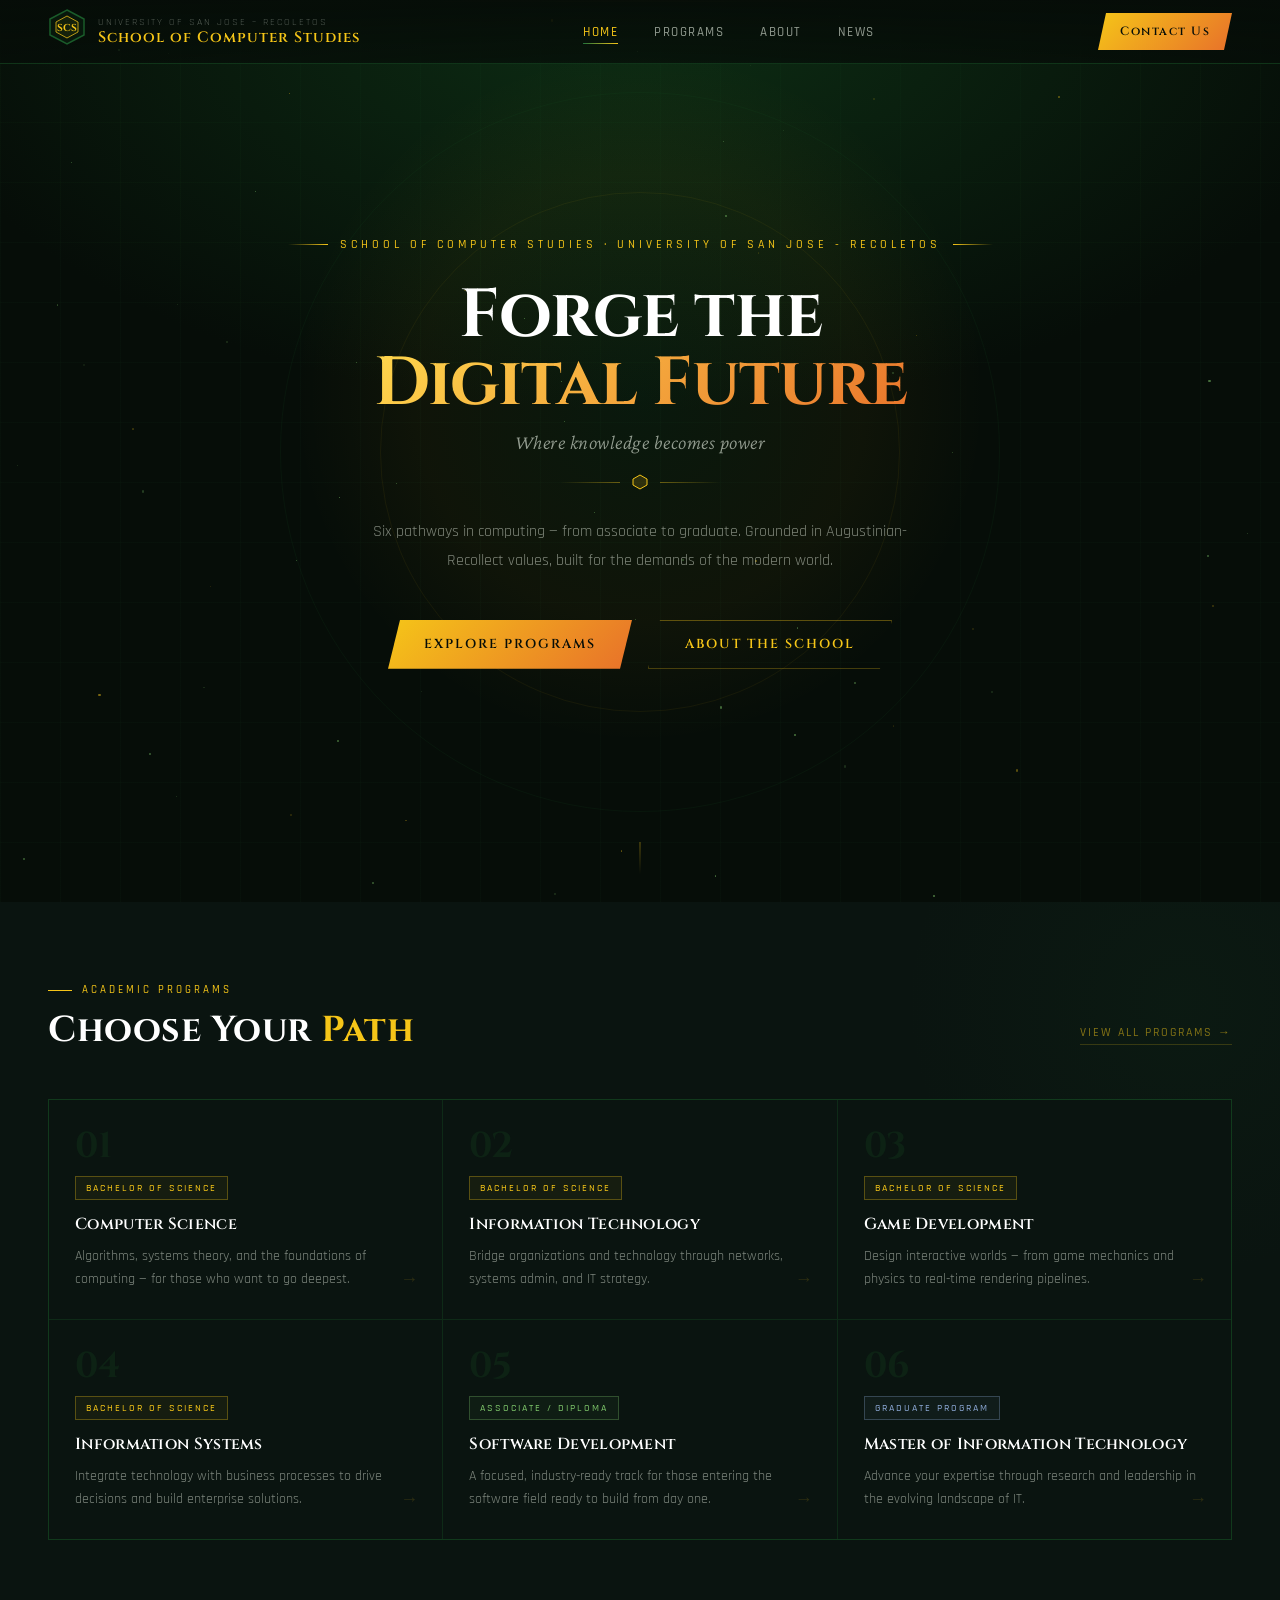
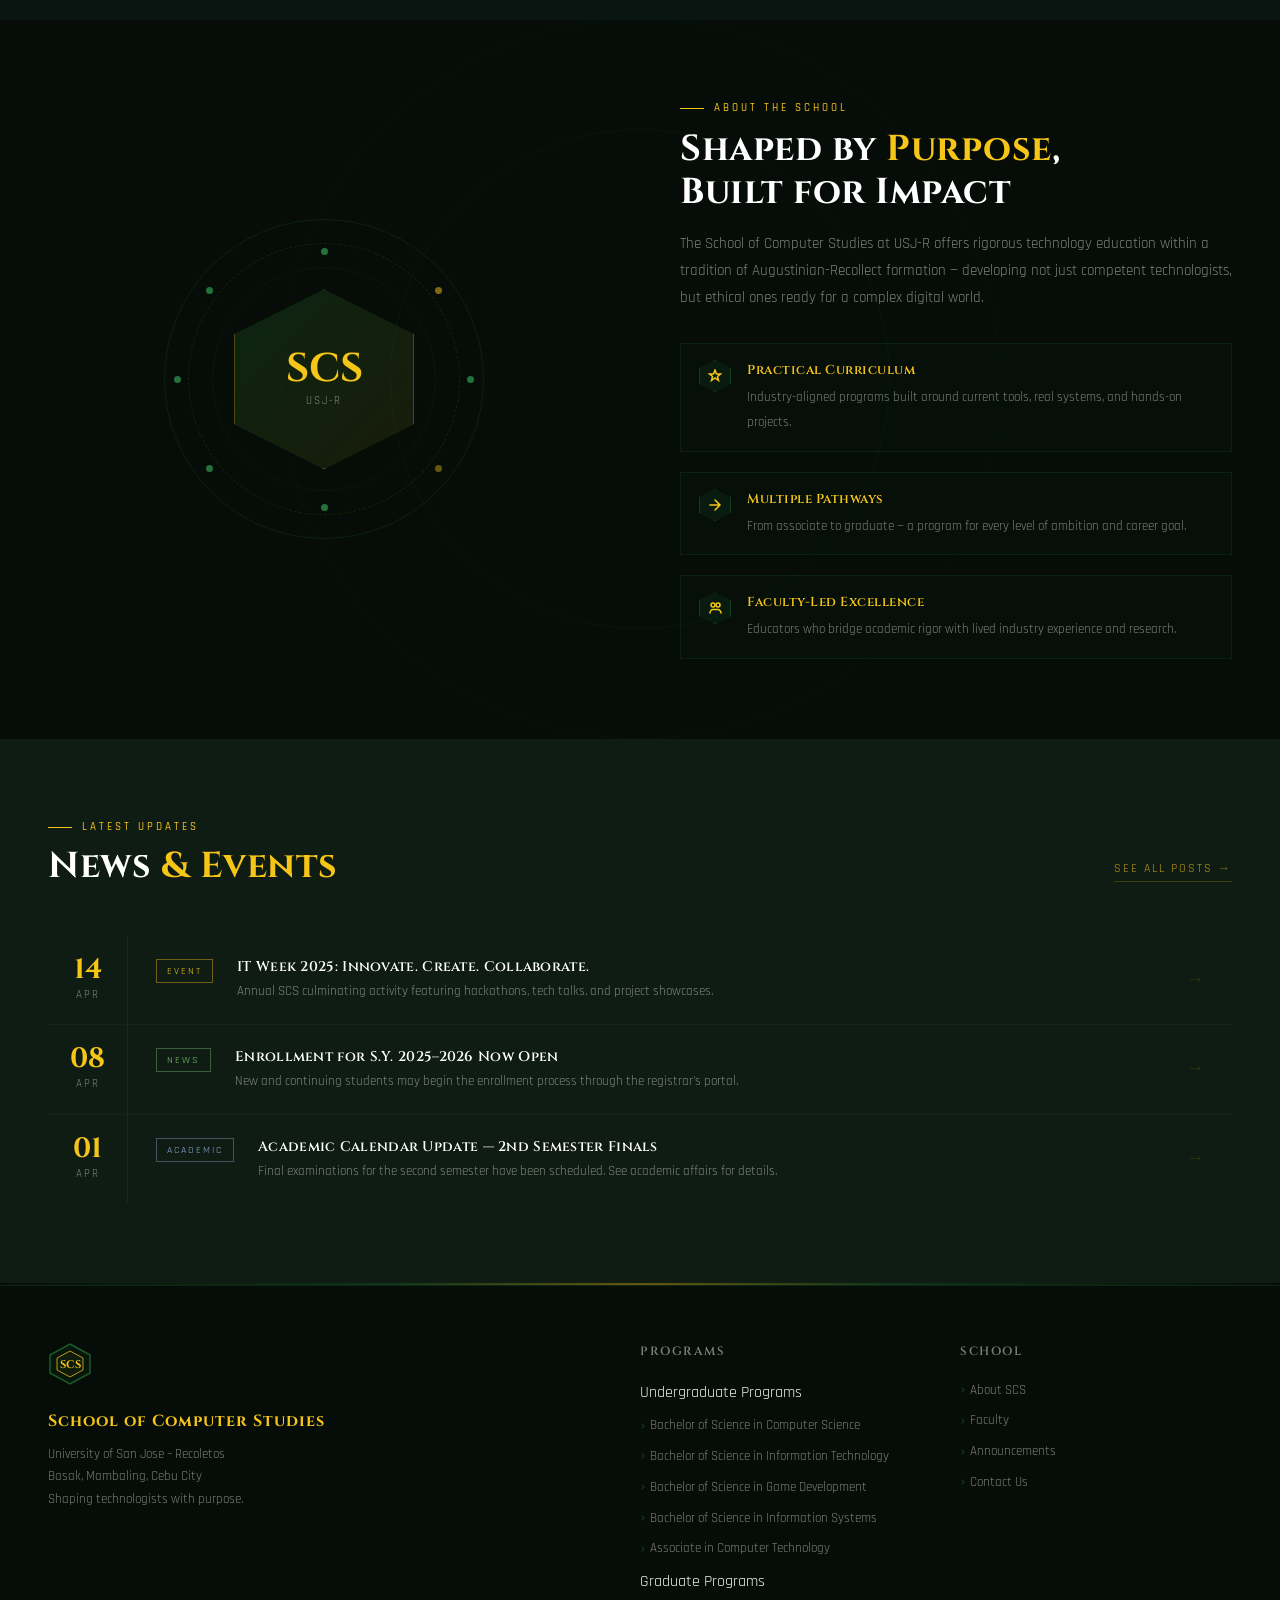
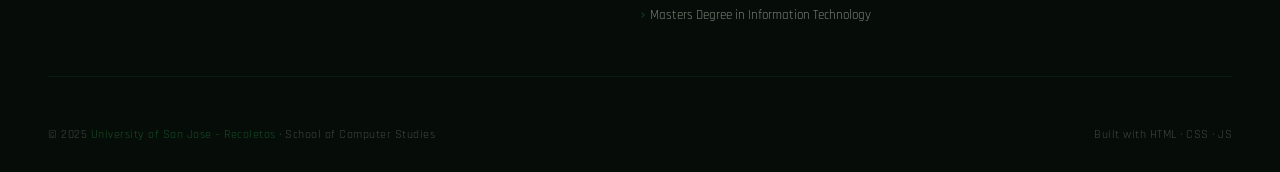
==== index.html @ 607acc51 "fixed scroll snap, still with bug" ====
<!DOCTYPE html>
<html lang="en">
<head>
  <meta charset="UTF-8">
  <meta name="viewport" content="width=device-width, initial-scale=1.0">
  <title>USJ-R - SCS</title>

  <!-- Design tokens first, then base, then page-specific -->
  <link rel="stylesheet" href="css/tokens.css">
  <link rel="stylesheet" href="css/base.css">
  <link rel="stylesheet" href="css/components.css">
  <link rel="stylesheet" href="css/home.css">
</head>

<!-- data-page tells nav.js which link to mark active -->
<body data-page="index">

  <!-- nav.js injects <nav> here automatically -->

  <!-- ===================== HERO ===================== -->
  <section class="hero">
    <div class="hero-grid"></div>
    <div class="hero-orb"></div>
    <div class="hero-ring"></div>
    <div class="hero-ring-2"></div>
    <div class="stars" id="stars"></div>

    <div class="hero-eyebrow">
      <span class="eyebrow-line"></span>
      School of Computer Studies · University of San Jose - Recoletos
      <span class="eyebrow-line r"></span>
    </div>

    <h1>Forge the<br><span class="accent">Digital Future</span></h1>
    <div class="hero-sub">Where knowledge becomes power</div>

    <div class="hero-divider">
      <span></span>
      <svg width="16" height="16" viewBox="0 0 16 16" fill="none">
        <polygon points="8,1 15,5 15,11 8,15 1,11 1,5" stroke="#F5C518" stroke-width="1" fill="rgba(245,197,24,0.15)"/>
      </svg>
      <span class="r"></span>
    </div>

    <p>Six pathways in computing — from associate to graduate. Grounded in Augustinian-Recollect values, built for the demands of the modern world.</p>

    <div class="hero-btns">
      <a href="pages/programs.html" class="btn-primary">Explore Programs</a>
      <a href="pages/about.html"    class="btn-ghost">About the School</a>
    </div>

    <div class="hero-scroll">
      <!-- <span>Scroll</span> -->
      <div class="scroll-line"></div>
    </div>
  </section>

  <!-- =================== PROGRAMS =================== -->
  <section class="programs">
    <div class="section-bg-orb"></div>
    <div class="section-hdr">
      <div>
        <div class="s-eyebrow">Academic Programs</div>
        <div class="s-h2">Choose Your <span>Path</span></div>
      </div>
      <a href="pages/programs.html" class="see-all">View All Programs →</a>
    </div>

    <div class="programs-grid">
      <div class="prog-card">
        <div class="prog-number">01</div>
        <span class="prog-badge badge-bs">Bachelor of Science</span>
        <h3>Computer Science</h3>
        <p>Algorithms, systems theory, and the foundations of computing — for those who want to go deepest.</p>
        <div class="prog-arrow">→</div>
      </div>
      <div class="prog-card">
        <div class="prog-number">02</div>
        <span class="prog-badge badge-bs">Bachelor of Science</span>
        <h3>Information Technology</h3>
        <p>Bridge organizations and technology through networks, systems admin, and IT strategy.</p>
        <div class="prog-arrow">→</div>
      </div>
      <div class="prog-card">
        <div class="prog-number">03</div>
        <span class="prog-badge badge-bs">Bachelor of Science</span>
        <h3>Game Development</h3>
        <p>Design interactive worlds — from game mechanics and physics to real-time rendering pipelines.</p>
        <div class="prog-arrow">→</div>
      </div>
      <div class="prog-card">
        <div class="prog-number">04</div>
        <span class="prog-badge badge-bs">Bachelor of Science</span>
        <h3>Information Systems</h3>
        <p>Integrate technology with business processes to drive decisions and build enterprise solutions.</p>
        <div class="prog-arrow">→</div>
      </div>
      <div class="prog-card">
        <div class="prog-number">05</div>
        <span class="prog-badge badge-dip">Associate / Diploma</span>
        <h3>Software Development</h3>
        <p>A focused, industry-ready track for those entering the software field ready to build from day one.</p>
        <div class="prog-arrow">→</div>
      </div>
      <div class="prog-card">
        <div class="prog-number">06</div>
        <span class="prog-badge badge-ms">Graduate Program</span>
        <h3>Master of Information Technology</h3>
        <p>Advance your expertise through research and leadership in the evolving landscape of IT.</p>
        <div class="prog-arrow">→</div>
      </div>
    </div>
  </section>

  <!-- ==================== ABOUT ==================== -->
  <section class="about">
    <div class="about-deco"></div>
    <div class="about-deco2"></div>

    <div class="about-visual">
      <div class="about-hex">
        <div class="hex-ring"></div>
        <div class="hex-ring-2"></div>
        <div class="hex-ring-3"></div>
        <div class="hex-dots">
          <div class="hex-dot" style="top:9%;left:50%;margin-left:-3.5px;animation-delay:0s"></div>
          <div class="hex-dot" style="top:50%;right:3%;margin-top:-3.5px;animation-delay:0.6s"></div>
          <div class="hex-dot" style="bottom:9%;left:50%;margin-left:-3.5px;animation-delay:1.2s"></div>
          <div class="hex-dot" style="top:50%;left:3%;margin-top:-3.5px;animation-delay:1.8s"></div>
          <div class="hex-dot" style="top:21%;right:13%;animation-delay:0.3s;background:#F5C518;opacity:0.5"></div>
          <div class="hex-dot" style="bottom:21%;right:13%;animation-delay:0.9s;background:#F5C518;opacity:0.4"></div>
          <div class="hex-dot" style="bottom:21%;left:13%;animation-delay:1.5s"></div>
          <div class="hex-dot" style="top:21%;left:13%;animation-delay:2.1s"></div>
        </div>
        <div class="about-center">
          <div class="big">SCS</div>
          <div class="small">USJ-R</div>
        </div>
      </div>
    </div>

    <div class="about-content">
      <div class="s-eyebrow">About the School</div>
      <h2>Shaped by <span>Purpose</span>,<br>Built for Impact</h2>
      <p>The School of Computer Studies at USJ-R offers rigorous technology education within a tradition of Augustinian-Recollect formation — developing not just competent technologists, but ethical ones ready for a complex digital world.</p>
      <div class="about-pillars">
        <div class="pillar">
          <div class="pillar-icon">
            <svg viewBox="0 0 14 14" fill="none" stroke="#F5C518" stroke-width="1.5" stroke-linecap="round">
              <path d="M7 1l1.5 4h4l-3 2.5 1 4L7 9l-3.5 2.5 1-4L1.5 5h4z"/>
            </svg>
          </div>
          <div class="pillar-text">
            <strong>Practical Curriculum</strong>
            <span>Industry-aligned programs built around current tools, real systems, and hands-on projects.</span>
          </div>
        </div>
        <div class="pillar">
          <div class="pillar-icon">
            <svg viewBox="0 0 14 14" fill="none" stroke="#F5C518" stroke-width="1.5" stroke-linecap="round">
              <path d="M2 7h10M7 2l5 5-5 5"/>
            </svg>
          </div>
          <div class="pillar-text">
            <strong>Multiple Pathways</strong>
            <span>From associate to graduate — a program for every level of ambition and career goal.</span>
          </div>
        </div>
        <div class="pillar">
          <div class="pillar-icon">
            <svg viewBox="0 0 14 14" fill="none" stroke="#F5C518" stroke-width="1.5" stroke-linecap="round">
              <circle cx="5" cy="4" r="2"/><circle cx="10" cy="4" r="2"/>
              <path d="M2 12c0-2 1.5-3.5 3-3.5s4 0 5 0 3 1.5 3 3.5"/>
            </svg>
          </div>
          <div class="pillar-text">
            <strong>Faculty-Led Excellence</strong>
            <span>Educators who bridge academic rigor with lived industry experience and research.</span>
          </div>
        </div>
      </div>
    </div>
  </section>

  <!-- ==================== NEWS ====================  -->
  <section class="news">
    <div class="section-hdr">
      <div>
        <div class="s-eyebrow">Latest Updates</div>
        <div class="s-h2">News <span>&amp; Events</span></div>
      </div>
      <a href="pages/news.html" class="see-all">See All Posts →</a>
    </div>

    <div class="news-list">
      <div class="news-item">
        <div class="news-date"><div class="news-day">14</div><div class="news-mon">Apr</div></div>
        <div class="news-body">
          <span class="news-tag tag-event">Event</span>
          <div class="news-text">
            <strong>IT Week 2025: Innovate. Create. Collaborate.</strong>
            <p>Annual SCS culminating activity featuring hackathons, tech talks, and project showcases.</p>
          </div>
          <div class="news-arrow">→</div>
        </div>
      </div>
      <div class="news-item">
        <div class="news-date"><div class="news-day">08</div><div class="news-mon">Apr</div></div>
        <div class="news-body">
          <span class="news-tag tag-news">News</span>
          <div class="news-text">
            <strong>Enrollment for S.Y. 2025–2026 Now Open</strong>
            <p>New and continuing students may begin the enrollment process through the registrar's portal.</p>
          </div>
          <div class="news-arrow">→</div>
        </div>
      </div>
      <div class="news-item">
        <div class="news-date"><div class="news-day">01</div><div class="news-mon">Apr</div></div>
        <div class="news-body">
          <span class="news-tag tag-acad">Academic</span>
          <div class="news-text">
            <strong>Academic Calendar Update — 2nd Semester Finals</strong>
            <p>Final examinations for the second semester have been scheduled. See academic affairs for details.</p>
          </div>
          <div class="news-arrow">→</div>
        </div>
      </div>
    </div>
  </section> 
 

  <!-- nav.js injects <footer> here automatically -->

  <script src="js/scrollSnap.js"></script>
  <script src="js/stars.js"></script>
  <script src="js/nav.js"></script>
  <script>
    document.addEventListener('DOMContentLoaded', () => initStars('stars'));
  </script>
</body>
</html>
---- css/tokens.css ----
/* ============================================================
   SCS USJ-R — Design Tokens
   All colors, fonts, spacing, and breakpoints live here.
   Edit this file to retheme the entire site.
   ============================================================ */

@import url('https://fonts.googleapis.com/css2?family=Cinzel:wght@400;600;700&family=Crimson+Pro:ital,wght@0,300;1,300&family=Rajdhani:wght@300;400;500;600&display=swap');

:root {
  /* --- Brand Colors --- */
  --gold:       #F5C518;
  --gold-light: #FFD84D;
  --amber:      #E8712A;
  --green:      #1A5C2A;
  --green-2:    #22723A;
  --green-3:    #0D3318;

  /* --- Background Layers --- */
  --bg-base:    #060D08;
  --bg-2:       #0A1410;
  --bg-3:       #0F1C14;

  /* --- Text --- */
  --text:       #EDF5E8;
  --muted:      rgba(237, 245, 232, 0.5);

  /* --- Borders --- */
  --border-g:   rgba(26, 92, 42, 0.4);
  --border-y:   rgba(245, 197, 24, 0.2);

  /* --- Glow / FX --- */
  --glow-g:     rgba(26, 92, 42, 0.6);
  --glow-y:     rgba(245, 197, 24, 0.4);

  /* --- Typography --- */
  --font-display: 'Cinzel', serif;
  --font-body:    'Rajdhani', sans-serif;
  --font-italic:  'Crimson Pro', serif;

  /* --- Spacing Scale --- */
  --space-xs:  8px;
  --space-sm:  16px;
  --space-md:  24px;
  --space-lg:  48px;
  --space-xl:  80px;

  /* --- Layout --- */
  --max-width: 1200px;
  --nav-height: 64px;
  --section-pad: 80px 48px;
}
---- css/base.css ----
/* ============================================================
   SCS USJ-R — Base Styles
   Reset, body defaults, typography scale, shared utilities.
   ============================================================ */

*, *::before, *::after {
  box-sizing: border-box;
  margin: 0;
  padding: 0;
}

html { scroll-behavior: auto; }

nav {
  position: sticky;
  top: 0;
  z-index: 1000; /* ensures it stays above other elements */
  background: var(--bg-base); /* or your nav background color */
}

body {
  font-family: var(--font-body);
  background: var(--bg-base);
  color: var(--text);
  overflow-x: hidden;
  line-height: 1.6;
}

img { max-width: 100%; display: block; }

a { text-decoration: none; }

/* --- Utility: Section Divider --- */
.divider {
  width: 100%;
  height: 2px;
  background: linear-gradient(
    90deg,
    transparent,
    rgba(26, 92, 42, 0.5) 30%,
    rgba(245, 197, 24, 0.4) 50%,
    rgba(26, 92, 42, 0.5) 70%,
    transparent
  );
}

/* --- Utility: Section Eyebrow --- */
.s-eyebrow {
  font-size: 11px;
  font-weight: 500;
  letter-spacing: 3px;
  text-transform: uppercase;
  color: var(--gold);
  margin-bottom: 10px;
  display: flex;
  align-items: center;
  gap: 10px;
}
.s-eyebrow::before {
  content: '';
  display: block;
  width: 24px;
  height: 1px;
  background: var(--gold);
}

/* --- Utility: Section Heading --- */
.s-h2 {
  font-family: var(--font-display);
  font-size: 36px;
  font-weight: 700;
  color: #fff;
  line-height: 1.15;
  letter-spacing: 0.5px;
}
.s-h2 span { color: var(--gold); }

/* --- Utility: Section Header Row --- */
.section-hdr {
  display: flex;
  align-items: flex-end;
  justify-content: space-between;
  margin-bottom: 48px;
}

/* --- Utility: See All Link --- */
.see-all {
  font-size: 12px;
  letter-spacing: 2px;
  text-transform: uppercase;
  color: rgba(245, 197, 24, 0.55);
  border-bottom: 1px solid rgba(245, 197, 24, 0.2);
  padding-bottom: 2px;
  transition: color 0.2s;
  font-weight: 500;
  white-space: nowrap;
  margin-bottom: 6px;
}
.see-all:hover { color: var(--gold); }

/* --- Buttons --- */
.btn-primary {
  font-family: var(--font-display);
  font-size: 13px;
  font-weight: 600;
  letter-spacing: 2px;
  color: #060D08;
  background: linear-gradient(135deg, var(--gold) 0%, var(--amber) 100%);
  padding: 14px 36px;
  border: none;
  cursor: pointer;
  clip-path: polygon(12px 0%, 100% 0%, calc(100% - 12px) 100%, 0% 100%);
  transition: opacity 0.2s, transform 0.15s;
  display: inline-block;
  text-transform: uppercase;
}
.btn-primary:hover { opacity: 0.9; transform: translateY(-2px); }

.btn-ghost {
  font-family: var(--font-display);
  font-size: 13px;
  font-weight: 600;
  letter-spacing: 2px;
  color: var(--gold);
  background: transparent;
  padding: 13px 36px;
  border: 1px solid rgba(245, 197, 24, 0.35);
  clip-path: polygon(12px 0%, 100% 0%, calc(100% - 12px) 100%, 0% 100%);
  transition: background 0.2s, transform 0.15s;
  display: inline-block;
  text-transform: uppercase;
}
.btn-ghost:hover { background: rgba(245, 197, 24, 0.07); transform: translateY(-2px); }

/* --- Animations --- */
@keyframes pulse       { 0%,100%{opacity:0.4} 50%{opacity:1} }
@keyframes fadeUp      { from{opacity:0;transform:translateY(24px)} to{opacity:1;transform:translateY(0)} }
@keyframes rotateSlow  { from{transform:rotate(0deg)} to{transform:rotate(360deg)} }
@keyframes twinkle     { 0%,100%{opacity:0.15} 50%{opacity:0.8} }
@keyframes shimmer     { 0%{background-position:-200% center} 100%{background-position:200% center} }
---- css/components.css ----
/* ============================================================
   SCS USJ-R — Components: Nav & Footer
   Shared across every page. Edit once, applies everywhere.
   ============================================================ */

/* ---- NAV ---- */
nav {
  position: fixed;
  box-sizing: border-box;
  width: 100%;
  z-index: 50;
  background: linear-gradient(180deg, rgba(6,13,8,0.98) 0%, rgba(6,13,8,0.75) 100%);
  border-bottom: 1px solid rgba(26, 92, 42, 0.5);
  display: flex;
  align-items: center;
  justify-content: space-between;
  padding: 0 48px;
  height: var(--nav-height);
}

.nav-logo { display: flex; align-items: center; gap: 12px; }

.logo-emblem svg { width: 38px; height: 38px; }

.logo-text {
  display: flex;
  flex-direction: column;
  line-height: 1.15;
}
.logo-text span:first-child {
  font-family: var(--font-body);
  font-size: 10px;
  font-weight: 300;
  color: var(--muted);
  letter-spacing: 2px;
  text-transform: uppercase;
}
.logo-text span:last-child {
  font-family: var(--font-display);
  font-size: 15px;
  font-weight: 600;
  color: var(--gold);
  letter-spacing: 1px;
}

.nav-links {
  display: flex;
  gap: 36px;
  list-style: none;
}
.nav-links a {
  color: rgba(237,245,232,0.6);
  font-family: var(--font-body);
  font-size: 13px;
  font-weight: 500;
  letter-spacing: 1.5px;
  text-transform: uppercase;
  transition: color 0.25s;
  position: relative;
}
.nav-links a::after {
  content: '';
  position: absolute;
  bottom: -4px;
  left: 0; right: 0;
  height: 1px;
  background: linear-gradient(90deg, var(--green-2), var(--gold));
  transform: scaleX(0);
  transform-origin: center;
  transition: transform 0.25s;
}
.nav-links a:hover { color: var(--gold); }
.nav-links a:hover::after { transform: scaleX(1); }
.nav-links a.active { color: var(--gold); }
.nav-links a.active::after { transform: scaleX(1); }

.nav-btn {
  font-family: var(--font-display);
  font-size: 12px;
  font-weight: 600;
  letter-spacing: 1.5px;
  color: #060D08;
  background: linear-gradient(135deg, var(--gold) 0%, var(--amber) 100%);
  padding: 9px 22px;
  border: none;
  cursor: pointer;
  clip-path: polygon(8px 0%, 100% 0%, calc(100% - 8px) 100%, 0% 100%);
  transition: opacity 0.2s, transform 0.15s;
}
.nav-btn:hover { opacity: 0.88; transform: translateY(-1px); }

/* ---- FOOTER ---- */
footer {
  background: var(--bg-base);
  border-top: 1px solid rgba(26, 92, 42, 0.35);
  padding: 56px 48px 28px;
  scroll-snap-align: start;
}

.footer-grid {
  display: grid;
  grid-template-columns: 2fr 1fr 1fr;
  gap: 48px;
  margin-bottom: 48px;
  padding-bottom: 40px;
  border-bottom: 1px solid rgba(26, 92, 42, 0.2);
}

.footer-brand h3 {
  font-family: var(--font-display);
  font-size: 16px;
  font-weight: 700;
  color: var(--gold);
  margin-bottom: 8px;
  letter-spacing: 1px;
  margin-top: 14px;
}
.footer-brand p {
  font-size: 13px;
  color: var(--muted);
  line-height: 1.75;
  max-width: 260px;
}

.footer-col h4 {
  font-family: var(--font-display);
  font-size: 12px;
  font-weight: 600;
  color: rgba(237, 245, 232, 0.5);
  letter-spacing: 1.5px;
  text-transform: uppercase;
  margin-bottom: 18px;
}
.footer-col ul { list-style: none; }
.footer-col ul li { margin-bottom: 10px; }
.footer-col ul a {
  font-size: 13px;
  color: var(--muted);
  display: flex;
  align-items: center;
  gap: 6px;
  transition: color 0.2s;
}
.footer-col ul a::before {
  content: '';
  display: block;
  width: 4px; height: 4px;
  border-top: 1px solid rgba(26, 92, 42, 0.6);
  border-right: 1px solid rgba(26, 92, 42, 0.6);
  transform: rotate(45deg);
  flex-shrink: 0;
  transition: border-color 0.2s;
}
.footer-col ul a:hover { color: var(--gold); }
.footer-col ul a:hover::before { border-color: var(--gold); }

.footer-bottom {
  display: flex;
  justify-content: space-between;
  align-items: center;
}
.footer-bottom span {
  font-size: 12px;
  color: rgba(237, 245, 232, 0.25);
  letter-spacing: 0.5px;
}
.footer-bottom .usjr { color: rgba(26, 92, 42, 0.8); }
---- css/home.css ----
/* ============================================================
   SCS USJ-R — Home Page Styles
   Only styles unique to index.html live here.
   ============================================================ */

/* ---- HERO ---- */
.hero {
  position: relative;
  min-height: 100vh;
  background: radial-gradient(ellipse 90% 70% at 50% 0%, #0D2E14 0%, var(--bg-base) 65%);
  display: flex;
  flex-direction: column;
  align-items: center;
  justify-content: center;
  overflow: hidden;
  padding: 80px 48px 80px;
  text-align: center;
}

.hero-grid {
  position: absolute; inset: 0;
  background-image:
    linear-gradient(rgba(26,92,42,0.06) 1px, transparent 1px),
    linear-gradient(90deg, rgba(26,92,42,0.06) 1px, transparent 1px);
  background-size: 60px 60px;
  pointer-events: none;
}

.hero-orb {
  position: absolute;
  top: 5%; left: 50%;
  transform: translateX(-50%);
  width: 700px; height: 700px;
  border-radius: 50%;
  background: radial-gradient(ellipse at center, rgba(26,92,42,0.15) 0%, rgba(245,197,24,0.04) 45%, transparent 70%);
  pointer-events: none;
  animation: pulse 7s ease-in-out infinite;
}

.hero-ring {
  position: absolute;
  top: 50%; left: 50%;
  width: 720px; height: 720px;
  margin: -360px 0 0 -360px;
  border-radius: 50%;
  border: 1px solid rgba(26, 92, 42, 0.12);
  pointer-events: none;
}
.hero-ring-2 {
  position: absolute;
  top: 50%; left: 50%;
  width: 520px; height: 520px;
  margin: -260px 0 0 -260px;
  border-radius: 50%;
  border: 1px solid rgba(245, 197, 24, 0.06);
  pointer-events: none;
}

.stars { position: absolute; inset: 0; overflow: hidden; pointer-events: none; }
.star  { position: absolute; border-radius: 50%; animation: twinkle var(--d, 3s) ease-in-out infinite var(--delay, 0s); }

.hero-eyebrow {
  font-family: var(--font-body);
  font-size: 12px;
  font-weight: 500;
  letter-spacing: 4px;
  text-transform: uppercase;
  color: var(--gold);
  display: flex;
  align-items: center;
  gap: 12px;
  margin-bottom: 28px;
  animation: fadeUp 0.8s ease both 0.2s;
}
.eyebrow-line   { width: 40px; height: 1px; background: linear-gradient(90deg, transparent, var(--gold)); }
.eyebrow-line.r { background: linear-gradient(90deg, var(--gold), transparent); }

.hero h1 {
  font-family: var(--font-display);
  font-size: 68px;
  font-weight: 700;
  line-height: 1.0;
  letter-spacing: -1px;
  color: #fff;
  margin-bottom: 8px;
  animation: fadeUp 0.8s ease both 0.35s;
}
.hero h1 .accent {
  background: linear-gradient(135deg, var(--gold-light) 0%, var(--amber) 55%, var(--gold) 100%);
  background-size: 200% auto;
  -webkit-background-clip: text;
  -webkit-text-fill-color: transparent;
  background-clip: text;
  animation: shimmer 4s linear infinite;
}

.hero-sub {
  font-family: var(--font-italic);
  font-size: 20px;
  font-weight: 300;
  font-style: italic;
  color: rgba(237, 245, 232, 0.6);
  margin-bottom: 16px;
  letter-spacing: 0.5px;
  animation: fadeUp 0.8s ease both 0.45s;
}

.hero-divider {
  display: flex;
  align-items: center;
  gap: 12px;
  margin: 0 auto 28px;
  animation: fadeUp 0.8s ease both 0.5s;
}
.hero-divider span   { width: 60px; height: 1px; background: linear-gradient(90deg, transparent, rgba(245,197,24,0.4)); }
.hero-divider span.r { background: linear-gradient(90deg, rgba(245,197,24,0.4), transparent); }

.hero p {
  font-size: 16px;
  font-weight: 400;
  color: var(--muted);
  max-width: 560px;
  line-height: 1.8;
  margin-bottom: 44px;
  animation: fadeUp 0.8s ease both 0.55s;
}

.hero-btns {
  display: flex;
  gap: 16px;
  justify-content: center;
  flex-wrap: wrap;
  animation: fadeUp 0.8s ease both 0.65s;
}

.hero-scroll {
  position: absolute;
  bottom: 28px; left: 50%;
  transform: translateX(-50%);
  display: flex;
  flex-direction: column;
  align-items: center;
  gap: 6px;
  animation: pulse 2.5s ease-in-out infinite;
}
.hero-scroll span {
  font-size: 10px;
  letter-spacing: 3px;
  text-transform: uppercase;
  color: rgba(245, 197, 24, 0.45);
}
.scroll-line {
  width: 1px; height: 32px;
  background: linear-gradient(180deg, rgba(245,197,24,0.45), transparent);
}

/* ---- PROGRAMS ---- */
.programs {
  background: var(--bg-2);
  padding: var(--section-pad);
  position: relative;
  overflow: hidden;
}

.section-bg-orb {
  position: absolute;
  top: -200px; right: -200px;
  width: 600px; height: 600px;
  border-radius: 50%;
  background: radial-gradient(ellipse at center, rgba(26,92,42,0.08) 0%, transparent 65%);
  pointer-events: none;
}

.programs-grid {
  display: grid;
  grid-template-columns: repeat(3, 1fr);
  gap: 1px;
  background: rgba(26, 92, 42, 0.3);
  border: 1px solid rgba(26, 92, 42, 0.3);
}

.prog-card {
  background: var(--bg-2);
  padding: 28px 26px;
  position: relative;
  overflow: hidden;
  transition: background 0.3s;
  cursor: default;
}
.prog-card:hover { background: rgba(26, 92, 42, 0.08); }
.prog-card::before {
  content: '';
  position: absolute;
  top: 0; left: 0; right: 0;
  height: 2px;
  background: linear-gradient(90deg, transparent, rgba(26,92,42,0));
  transition: background 0.3s;
}
.prog-card:hover::before {
  background: linear-gradient(90deg, transparent, rgba(245,197,24,0.5), transparent);
}

.prog-number {
  font-family: var(--font-display);
  font-size: 36px;
  font-weight: 700;
  color: rgba(26, 92, 42, 0.2);
  line-height: 1;
  margin-bottom: 10px;
  letter-spacing: -1px;
}

.prog-badge {
  display: inline-block;
  font-size: 10px;
  font-weight: 500;
  letter-spacing: 2px;
  text-transform: uppercase;
  padding: 3px 10px;
  margin-bottom: 14px;
  border: 1px solid;
}
.badge-bs  { color: var(--gold);  border-color: rgba(245,197,24,0.3);  background: rgba(245,197,24,0.05); }
.badge-dip { color: #7DC46A;      border-color: rgba(125,196,106,0.3); background: rgba(125,196,106,0.05); }
.badge-ms  { color: #8BA7D4;      border-color: rgba(139,167,212,0.3); background: rgba(139,167,212,0.05); }

.prog-card h3 {
  font-family: var(--font-display);
  font-size: 16px;
  font-weight: 600;
  color: #fff;
  margin-bottom: 10px;
  line-height: 1.3;
  letter-spacing: 0.3px;
}
.prog-card p {
  font-size: 14px;
  color: var(--muted);
  line-height: 1.65;
}
.prog-arrow {
  position: absolute;
  bottom: 24px; right: 24px;
  color: rgba(245, 197, 24, 0.15);
  font-size: 18px;
  transition: color 0.3s, transform 0.3s;
}
.prog-card:hover .prog-arrow { color: rgba(245,197,24,0.7); transform: translate(3px,-3px); }

/* ---- ABOUT ---- */
.about {
  background: var(--bg-base);
  padding: var(--section-pad);
  position: relative;
  overflow: hidden;
  display: grid;
  grid-template-columns: 1fr 1fr;
  gap: 80px;
  align-items: center;
}

.about-deco  { position:absolute;top:50%;left:50%;transform:translate(-50%,-50%);width:500px;height:500px;border-radius:50%;border:1px solid rgba(26,92,42,0.1);pointer-events:none; }
.about-deco2 { position:absolute;top:50%;left:50%;transform:translate(-50%,-50%);width:720px;height:720px;border-radius:50%;border:1px solid rgba(26,92,42,0.05);pointer-events:none; }

.about-visual { position:relative;display:flex;align-items:center;justify-content:center; }

.about-hex  { width:320px;height:320px;position:relative;display:flex;align-items:center;justify-content:center; }
.hex-ring   { position:absolute;inset:0;border-radius:50%;border:1px solid rgba(26,92,42,0.25);animation:rotateSlow 30s linear infinite; }
.hex-ring-2 { position:absolute;inset:24px;border-radius:50%;border:1px dashed rgba(245,197,24,0.1);animation:rotateSlow 20s linear infinite reverse; }
.hex-ring-3 { position:absolute;inset:48px;border-radius:50%;border:1px solid rgba(26,92,42,0.12);animation:rotateSlow 40s linear infinite; }

.hex-dots { position:absolute;inset:0; }
.hex-dot  { position:absolute;width:7px;height:7px;border-radius:50%;background:var(--green-2);animation:pulse 3s ease-in-out infinite; }

.about-center {
  width: 180px; height: 180px;
  background: linear-gradient(135deg, rgba(26,92,42,0.3) 0%, rgba(245,197,24,0.08) 100%);
  border: 1px solid rgba(245, 197, 24, 0.25);
  display: flex;
  flex-direction: column;
  align-items: center;
  justify-content: center;
  clip-path: polygon(50% 0%,100% 25%,100% 75%,50% 100%,0% 75%,0% 25%);
  text-align: center;
}
.about-center .big   { font-family:var(--font-display);font-size:40px;font-weight:700;color:var(--gold);line-height:1; }
.about-center .small { font-size:11px;letter-spacing:2px;text-transform:uppercase;color:var(--muted);margin-top:4px; }

.about-content h2 {
  font-family: var(--font-display);
  font-size: 36px;
  font-weight: 700;
  color: #fff;
  line-height: 1.2;
  margin-bottom: 16px;
  letter-spacing: 0.5px;
}
.about-content h2 span { color: var(--gold); }
.about-content > p { font-size:15px;color:var(--muted);line-height:1.8;margin-bottom:32px; }

.about-pillars { display:flex;flex-direction:column;gap:20px; }
.pillar {
  display: flex;
  gap: 16px;
  align-items: flex-start;
  padding: 16px 18px;
  border: 1px solid rgba(26, 92, 42, 0.25);
  background: rgba(26, 92, 42, 0.04);
  transition: border-color 0.3s, background 0.3s;
}
.pillar:hover { border-color:rgba(245,197,24,0.3);background:rgba(245,197,24,0.04); }

.pillar-icon {
  width: 32px; height: 32px;
  flex-shrink: 0;
  border: 1px solid rgba(26, 92, 42, 0.5);
  display: flex;
  align-items: center;
  justify-content: center;
  background: rgba(26, 92, 42, 0.15);
  clip-path: polygon(50% 0%,100% 25%,100% 75%,50% 100%,0% 75%,0% 25%);
}
.pillar-icon svg { width:14px;height:14px; }

.pillar-text strong { display:block;font-family:var(--font-display);font-size:13px;font-weight:600;color:var(--gold);margin-bottom:3px;letter-spacing:0.5px; }
.pillar-text span   { font-size:13px;color:var(--muted);line-height:1.55; }

/* ---- NEWS ---- */
.news {
  background: var(--bg-3);
  padding: var(--section-pad);
  position: relative;
}

.news-list { display:flex;flex-direction:column;gap:1px;background:rgba(26,92,42,0.2); }

.news-item {
  background: var(--bg-3);
  display: flex;
  transition: background 0.25s;
  cursor: default;
}
.news-item:hover { background: rgba(26, 92, 42, 0.1); }

.news-date {
  min-width: 80px;
  padding: 20px;
  border-right: 1px solid rgba(26, 92, 42, 0.3);
  display: flex;
  flex-direction: column;
  align-items: center;
  justify-content: center;
  text-align: center;
}
.news-day { font-family:var(--font-display);font-size:28px;font-weight:700;color:var(--gold);line-height:1; }
.news-mon { font-size:11px;letter-spacing:2px;text-transform:uppercase;color:var(--muted);margin-top:3px; }

.news-body { flex:1;padding:20px 28px;display:flex;align-items:center;gap:24px; }

.news-tag { font-size:10px;letter-spacing:2px;text-transform:uppercase;padding:3px 10px;border:1px solid;white-space:nowrap;align-self:flex-start;margin-top:3px; }
.tag-event { color:var(--gold); border-color:rgba(245,197,24,0.4); }
.tag-news  { color:#7DC46A;     border-color:rgba(125,196,106,0.4); }
.tag-acad  { color:#8BA7D4;     border-color:rgba(139,167,212,0.4); }

.news-text { flex:1; }
.news-text strong { display:block;font-family:var(--font-display);font-size:14px;font-weight:600;color:#fff;margin-bottom:4px;letter-spacing:0.3px;line-height:1.35; }
.news-text p      { font-size:13px;color:var(--muted);line-height:1.55; }

.news-arrow { color:rgba(245,197,24,0.15);font-size:18px;align-self:center;transition:color 0.25s,transform 0.25s; }
.news-item:hover .news-arrow { color:rgba(245,197,24,0.6);transform:translateX(4px); }
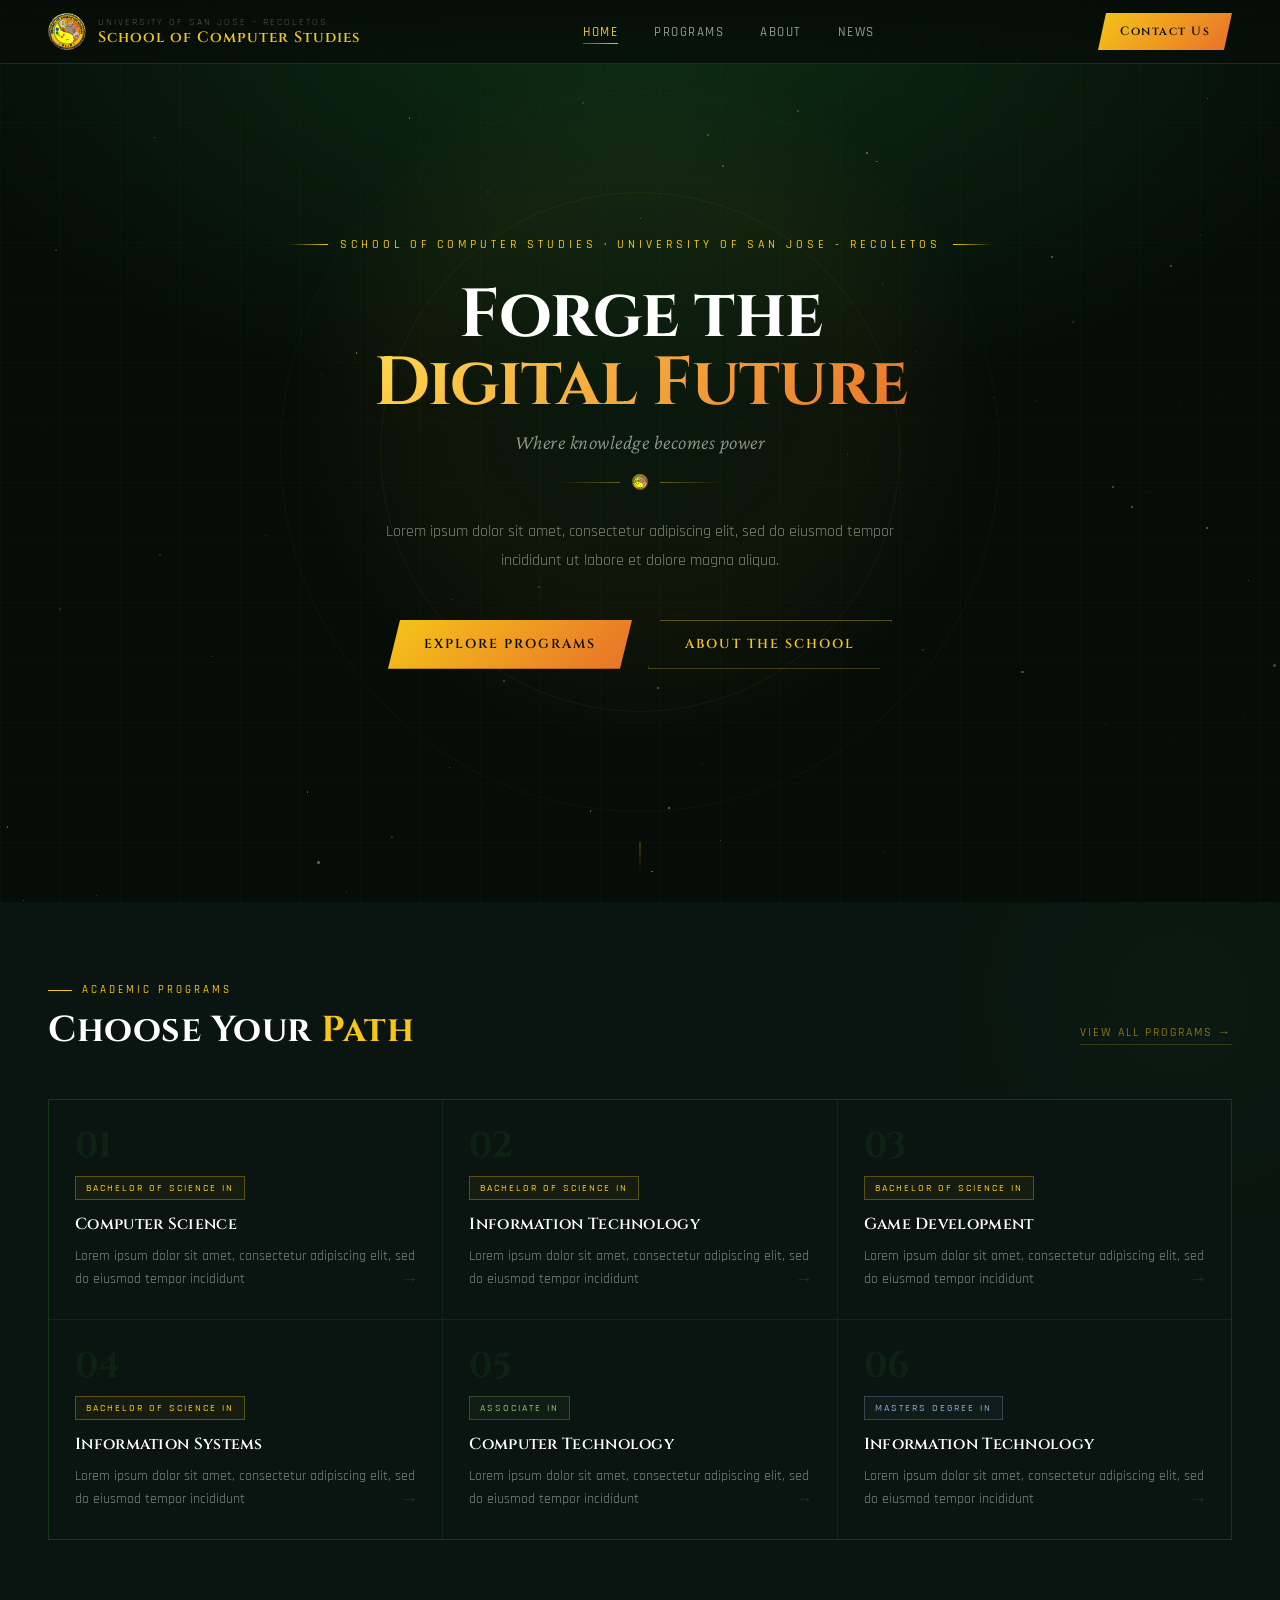
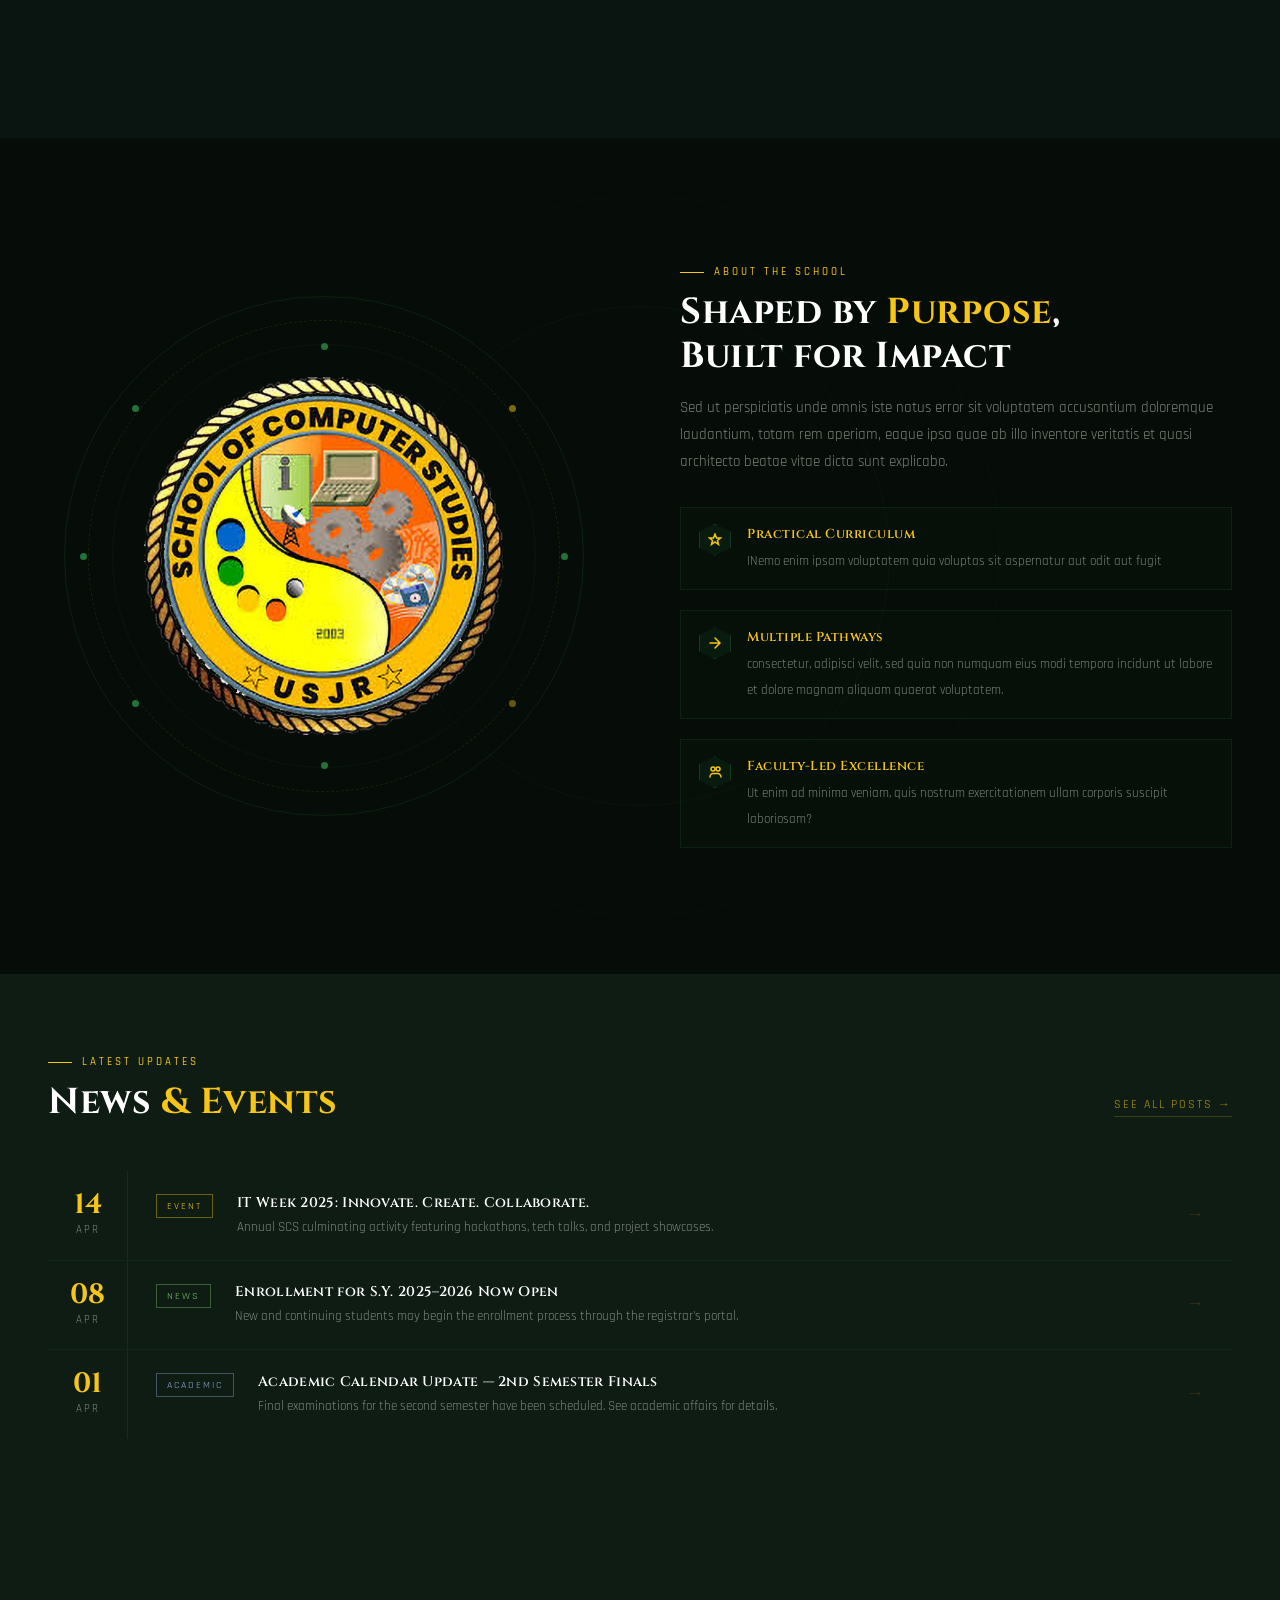
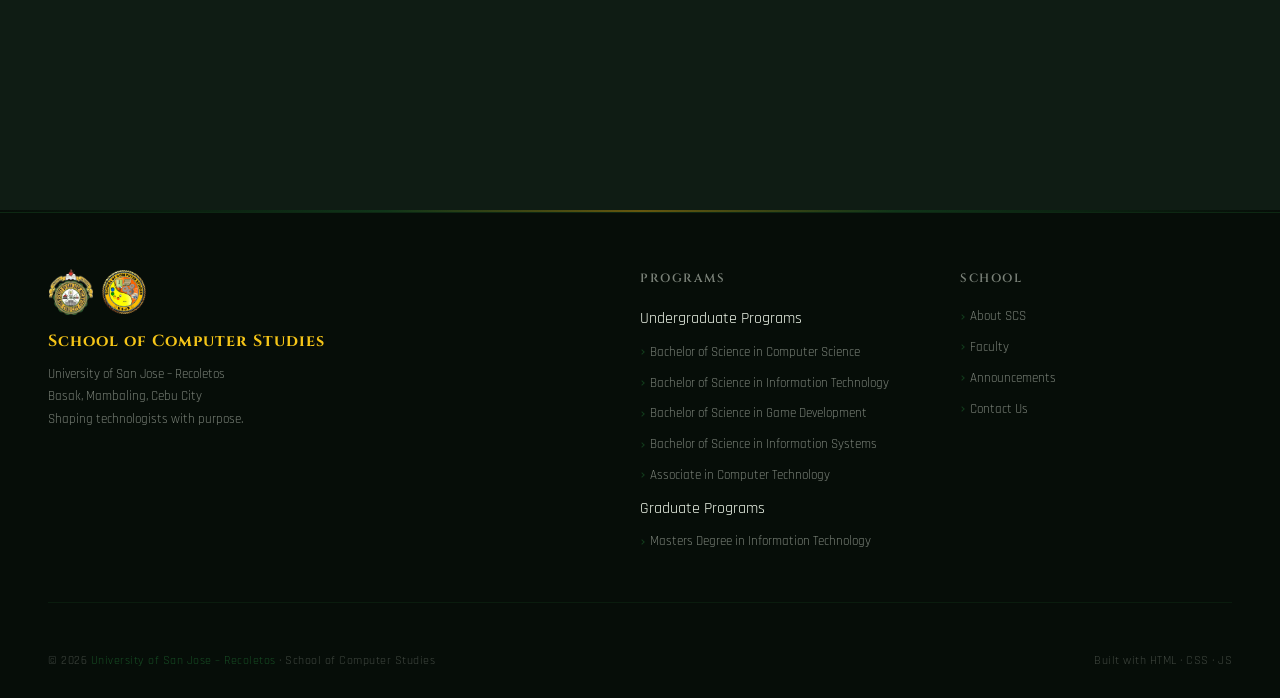
==== commit 8c23d3bb: "added changes in hero page" ====
--- a/index.html
+++ b/index.html
@@ -36,13 +36,14 @@
 
     <div class="hero-divider">
       <span></span>
-      <svg width="16" height="16" viewBox="0 0 16 16" fill="none">
+      <!-- <svg width="16" height="16" viewBox="0 0 16 16" fill="none">
         <polygon points="8,1 15,5 15,11 8,15 1,11 1,5" stroke="#F5C518" stroke-width="1" fill="rgba(245,197,24,0.15)"/>
-      </svg>
+      </svg> -->
+      <img src="/assets/SCS.png" alt="SCS" style="width:16px;height:16px;object-fit:contain;">
       <span class="r"></span>
     </div>
 
-    <p>Six pathways in computing — from associate to graduate. Grounded in Augustinian-Recollect values, built for the demands of the modern world.</p>
+    <p>Lorem ipsum dolor sit amet, consectetur adipiscing elit, sed do eiusmod tempor incididunt ut labore et dolore magna aliqua.</p>
 
     <div class="hero-btns">
       <a href="pages/programs.html" class="btn-primary">Explore Programs</a>
@@ -69,44 +70,44 @@
     <div class="programs-grid">
       <div class="prog-card">
         <div class="prog-number">01</div>
-        <span class="prog-badge badge-bs">Bachelor of Science</span>
+        <span class="prog-badge badge-bs">Bachelor of Science in</span>
         <h3>Computer Science</h3>
-        <p>Algorithms, systems theory, and the foundations of computing — for those who want to go deepest.</p>
+        <p>Lorem ipsum dolor sit amet, consectetur adipiscing elit, sed do eiusmod tempor incididunt</p>
         <div class="prog-arrow">→</div>
       </div>
       <div class="prog-card">
         <div class="prog-number">02</div>
-        <span class="prog-badge badge-bs">Bachelor of Science</span>
+        <span class="prog-badge badge-bs">Bachelor of Science in</span>
         <h3>Information Technology</h3>
-        <p>Bridge organizations and technology through networks, systems admin, and IT strategy.</p>
+        <p>Lorem ipsum dolor sit amet, consectetur adipiscing elit, sed do eiusmod tempor incididunt</p>
         <div class="prog-arrow">→</div>
       </div>
       <div class="prog-card">
         <div class="prog-number">03</div>
-        <span class="prog-badge badge-bs">Bachelor of Science</span>
+        <span class="prog-badge badge-bs">Bachelor of Science in</span>
         <h3>Game Development</h3>
-        <p>Design interactive worlds — from game mechanics and physics to real-time rendering pipelines.</p>
+        <p>Lorem ipsum dolor sit amet, consectetur adipiscing elit, sed do eiusmod tempor incididunt</p>
         <div class="prog-arrow">→</div>
       </div>
       <div class="prog-card">
         <div class="prog-number">04</div>
-        <span class="prog-badge badge-bs">Bachelor of Science</span>
+        <span class="prog-badge badge-bs">Bachelor of Science in</span>
         <h3>Information Systems</h3>
-        <p>Integrate technology with business processes to drive decisions and build enterprise solutions.</p>
+        <p>Lorem ipsum dolor sit amet, consectetur adipiscing elit, sed do eiusmod tempor incididunt</p>
         <div class="prog-arrow">→</div>
       </div>
       <div class="prog-card">
         <div class="prog-number">05</div>
-        <span class="prog-badge badge-dip">Associate / Diploma</span>
-        <h3>Software Development</h3>
-        <p>A focused, industry-ready track for those entering the software field ready to build from day one.</p>
+        <span class="prog-badge badge-dip">Associate in</span>
+        <h3>Computer Technology</h3>
+        <p>Lorem ipsum dolor sit amet, consectetur adipiscing elit, sed do eiusmod tempor incididunt</p>
         <div class="prog-arrow">→</div>
       </div>
       <div class="prog-card">
         <div class="prog-number">06</div>
-        <span class="prog-badge badge-ms">Graduate Program</span>
-        <h3>Master of Information Technology</h3>
-        <p>Advance your expertise through research and leadership in the evolving landscape of IT.</p>
+        <span class="prog-badge badge-ms">Masters Degree in</span>
+        <h3>Information Technology</h3>
+        <p>Lorem ipsum dolor sit amet, consectetur adipiscing elit, sed do eiusmod tempor incididunt</p>
         <div class="prog-arrow">→</div>
       </div>
     </div>
@@ -133,16 +134,21 @@
           <div class="hex-dot" style="top:21%;left:13%;animation-delay:2.1s"></div>
         </div>
         <div class="about-center">
-          <div class="big">SCS</div>
-          <div class="small">USJ-R</div>
-        </div>
-      </div>
-    </div>
+          <img src="/assets/SCS.png" alt="SCS" style="width:360px;height:360px;object-fit:contain;">
+          <!-- <div class="big">SCS</div>
+          <div class="small">USJ-R</div> -->
+        </div>
+      </div>
+    </div>
+
+    <!-- <div class="about-visual">
+      <img src="/assets/SCS.png" alt="SCS" style="width:320px;height:320px;object-fit:contain;">
+    </div> -->
 
     <div class="about-content">
       <div class="s-eyebrow">About the School</div>
       <h2>Shaped by <span>Purpose</span>,<br>Built for Impact</h2>
-      <p>The School of Computer Studies at USJ-R offers rigorous technology education within a tradition of Augustinian-Recollect formation — developing not just competent technologists, but ethical ones ready for a complex digital world.</p>
+      <p>Sed ut perspiciatis unde omnis iste natus error sit voluptatem accusantium doloremque laudantium, totam rem aperiam, eaque ipsa quae ab illo inventore veritatis et quasi architecto beatae vitae dicta sunt explicabo.</p>
       <div class="about-pillars">
         <div class="pillar">
           <div class="pillar-icon">
@@ -152,7 +158,7 @@
           </div>
           <div class="pillar-text">
             <strong>Practical Curriculum</strong>
-            <span>Industry-aligned programs built around current tools, real systems, and hands-on projects.</span>
+            <span>INemo enim ipsam voluptatem quia voluptas sit aspernatur aut odit aut fugit</span>
           </div>
         </div>
         <div class="pillar">
@@ -163,7 +169,7 @@
           </div>
           <div class="pillar-text">
             <strong>Multiple Pathways</strong>
-            <span>From associate to graduate — a program for every level of ambition and career goal.</span>
+            <span>consectetur, adipisci velit, sed quia non numquam eius modi tempora incidunt ut labore et dolore magnam aliquam quaerat voluptatem.</span>
           </div>
         </div>
         <div class="pillar">
@@ -175,7 +181,7 @@
           </div>
           <div class="pillar-text">
             <strong>Faculty-Led Excellence</strong>
-            <span>Educators who bridge academic rigor with lived industry experience and research.</span>
+            <span>Ut enim ad minima veniam, quis nostrum exercitationem ullam corporis suscipit laboriosam?</span>
           </div>
         </div>
       </div>
--- a/css/base.css
+++ b/css/base.css
@@ -9,7 +9,20 @@
   padding: 0;
 }
 
+:root {
+  --nav-height: 64px; /* adjust to match your actual nav height */
+}
+
 html { scroll-behavior: auto; }
+
+html, body {
+  scrollbar-width: none;
+  -ms-overflow-style: none;
+}
+html::-webkit-scrollbar,
+body::-webkit-scrollbar {
+  display: none;
+}
 
 nav {
   position: sticky;
@@ -24,6 +37,12 @@
   color: var(--text);
   overflow-x: hidden;
   line-height: 1.6;
+}
+
+section {
+  height: calc(100vh - var(--nav-height));
+  overflow: hidden;
+  box-sizing: border-box;
 }
 
 img { max-width: 100%; display: block; }
--- a/css/home.css
+++ b/css/home.css
@@ -264,7 +264,7 @@
 
 .about-visual { position:relative;display:flex;align-items:center;justify-content:center; }
 
-.about-hex  { width:320px;height:320px;position:relative;display:flex;align-items:center;justify-content:center; }
+.about-hex  { width:520px;height:520px;position:relative;display:flex;align-items:center;justify-content:center; }
 .hex-ring   { position:absolute;inset:0;border-radius:50%;border:1px solid rgba(26,92,42,0.25);animation:rotateSlow 30s linear infinite; }
 .hex-ring-2 { position:absolute;inset:24px;border-radius:50%;border:1px dashed rgba(245,197,24,0.1);animation:rotateSlow 20s linear infinite reverse; }
 .hex-ring-3 { position:absolute;inset:48px;border-radius:50%;border:1px solid rgba(26,92,42,0.12);animation:rotateSlow 40s linear infinite; }
@@ -272,7 +272,7 @@
 .hex-dots { position:absolute;inset:0; }
 .hex-dot  { position:absolute;width:7px;height:7px;border-radius:50%;background:var(--green-2);animation:pulse 3s ease-in-out infinite; }
 
-.about-center {
+/* .about-center {
   width: 180px; height: 180px;
   background: linear-gradient(135deg, rgba(26,92,42,0.3) 0%, rgba(245,197,24,0.08) 100%);
   border: 1px solid rgba(245, 197, 24, 0.25);
@@ -282,6 +282,12 @@
   justify-content: center;
   clip-path: polygon(50% 0%,100% 25%,100% 75%,50% 100%,0% 75%,0% 25%);
   text-align: center;
+} */
+.about-center {
+  width: 360px; height: 360px;
+  display: flex;
+  align-items: center;
+  justify-content: center;
 }
 .about-center .big   { font-family:var(--font-display);font-size:40px;font-weight:700;color:var(--gold);line-height:1; }
 .about-center .small { font-size:11px;letter-spacing:2px;text-transform:uppercase;color:var(--muted);margin-top:4px; }
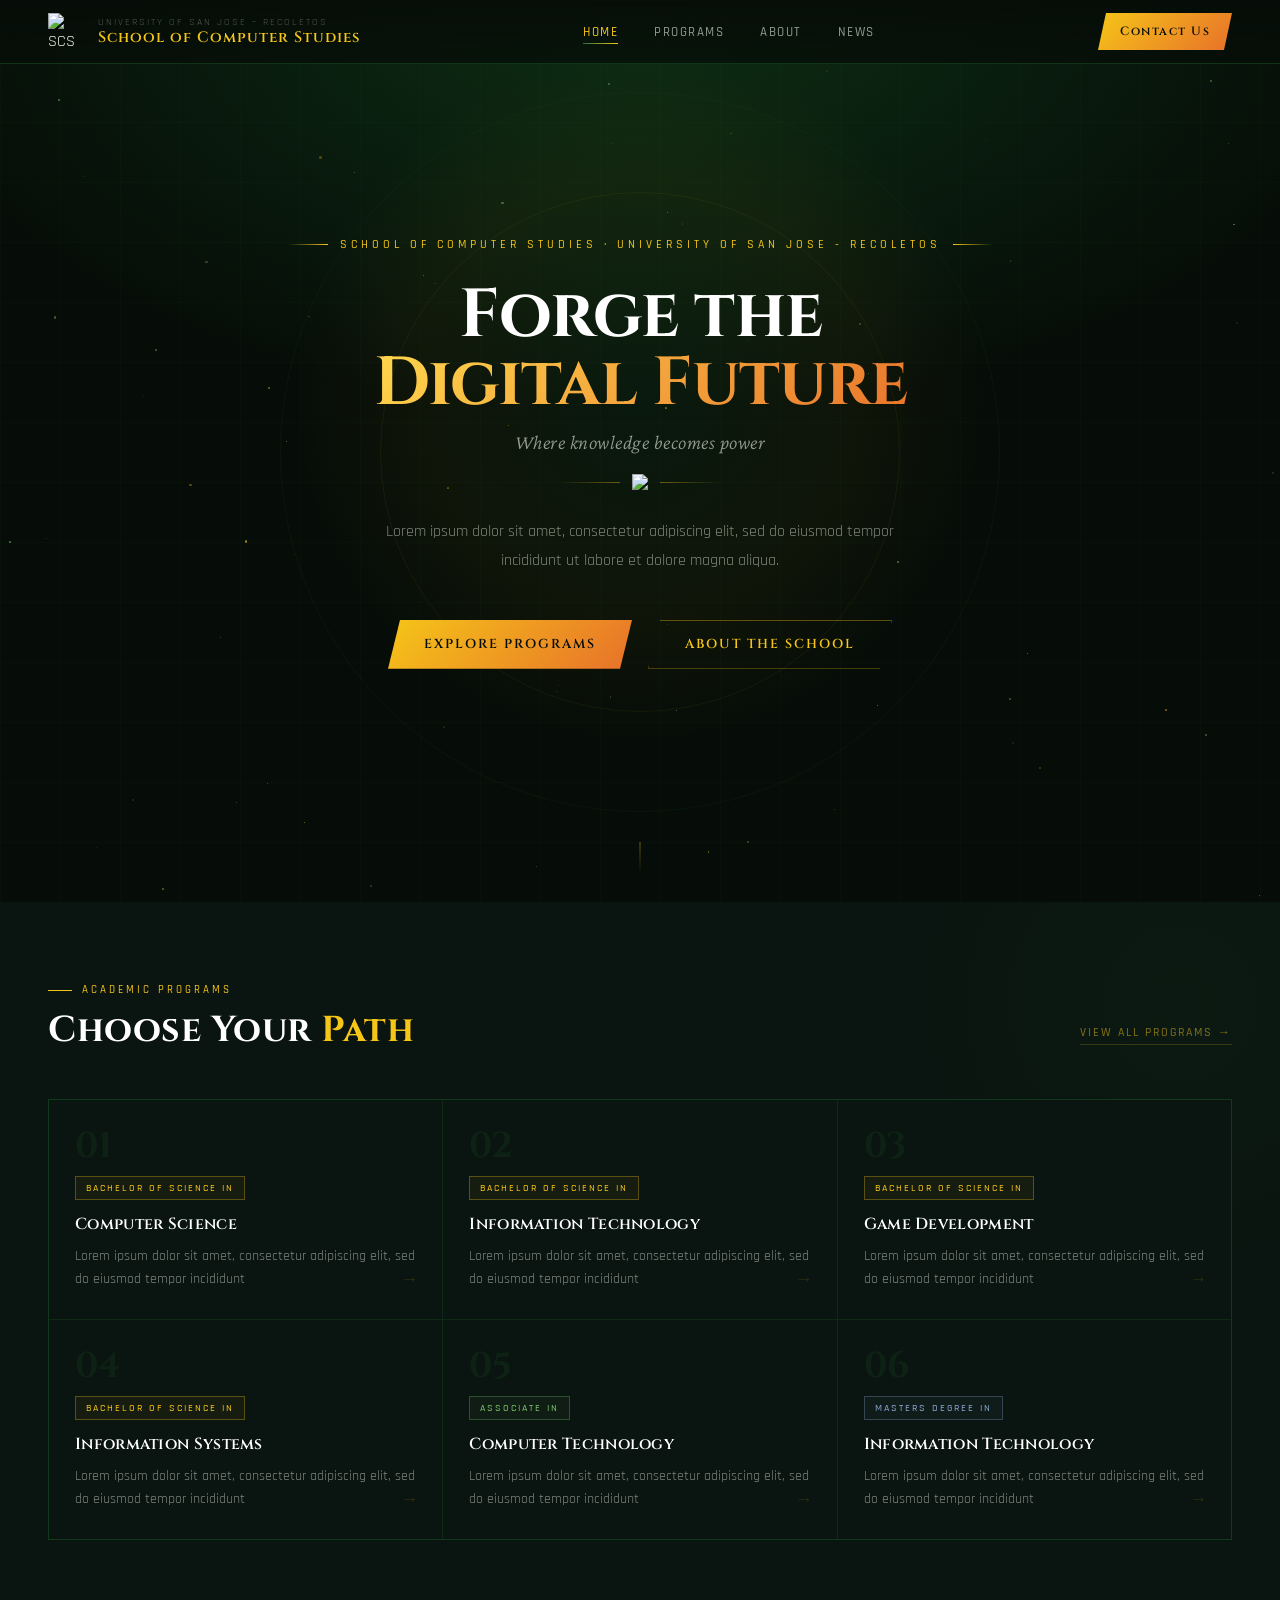
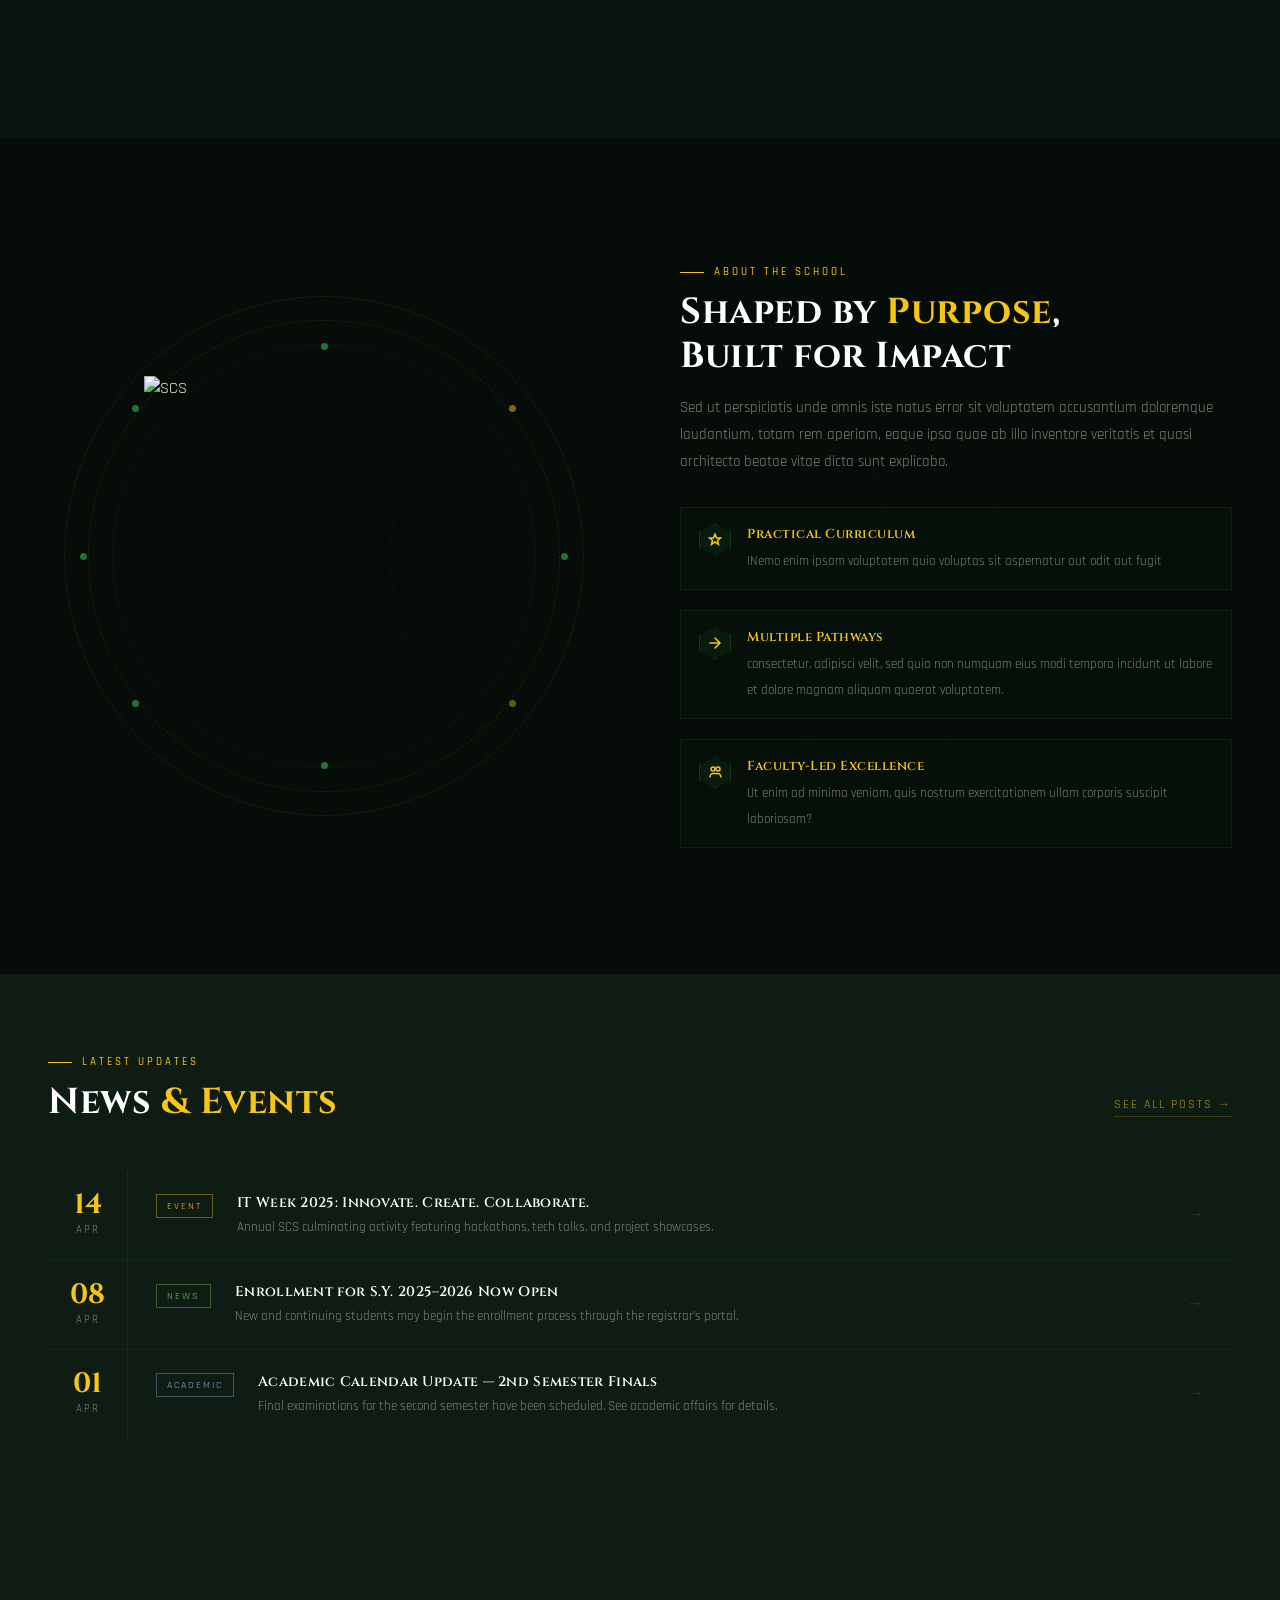
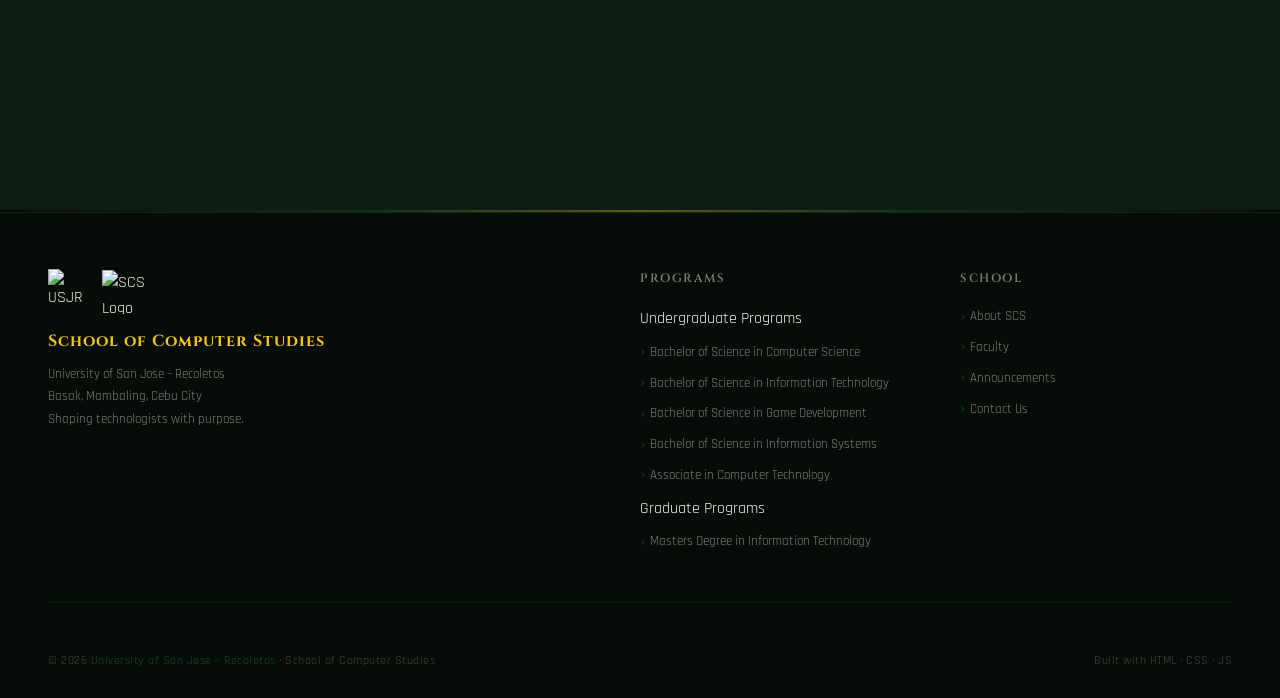
==== commit 5c035fa0: "edited image paths" ====
--- a/index.html
+++ b/index.html
@@ -39,7 +39,7 @@
       <!-- <svg width="16" height="16" viewBox="0 0 16 16" fill="none">
         <polygon points="8,1 15,5 15,11 8,15 1,11 1,5" stroke="#F5C518" stroke-width="1" fill="rgba(245,197,24,0.15)"/>
       </svg> -->
-      <img src="/assets/SCS.png" alt="SCS" style="width:16px;height:16px;object-fit:contain;">
+      <img src="/SCSWeb/assets/SCS.png" alt="SCS" style="width:16px;height:16px;object-fit:contain;">
       <span class="r"></span>
     </div>
 
@@ -134,7 +134,7 @@
           <div class="hex-dot" style="top:21%;left:13%;animation-delay:2.1s"></div>
         </div>
         <div class="about-center">
-          <img src="/assets/SCS.png" alt="SCS" style="width:360px;height:360px;object-fit:contain;">
+          <img src="/SCSWeb/assets/SCS.png" alt="SCS" style="width:360px;height:360px;object-fit:contain;">
           <!-- <div class="big">SCS</div>
           <div class="small">USJ-R</div> -->
         </div>
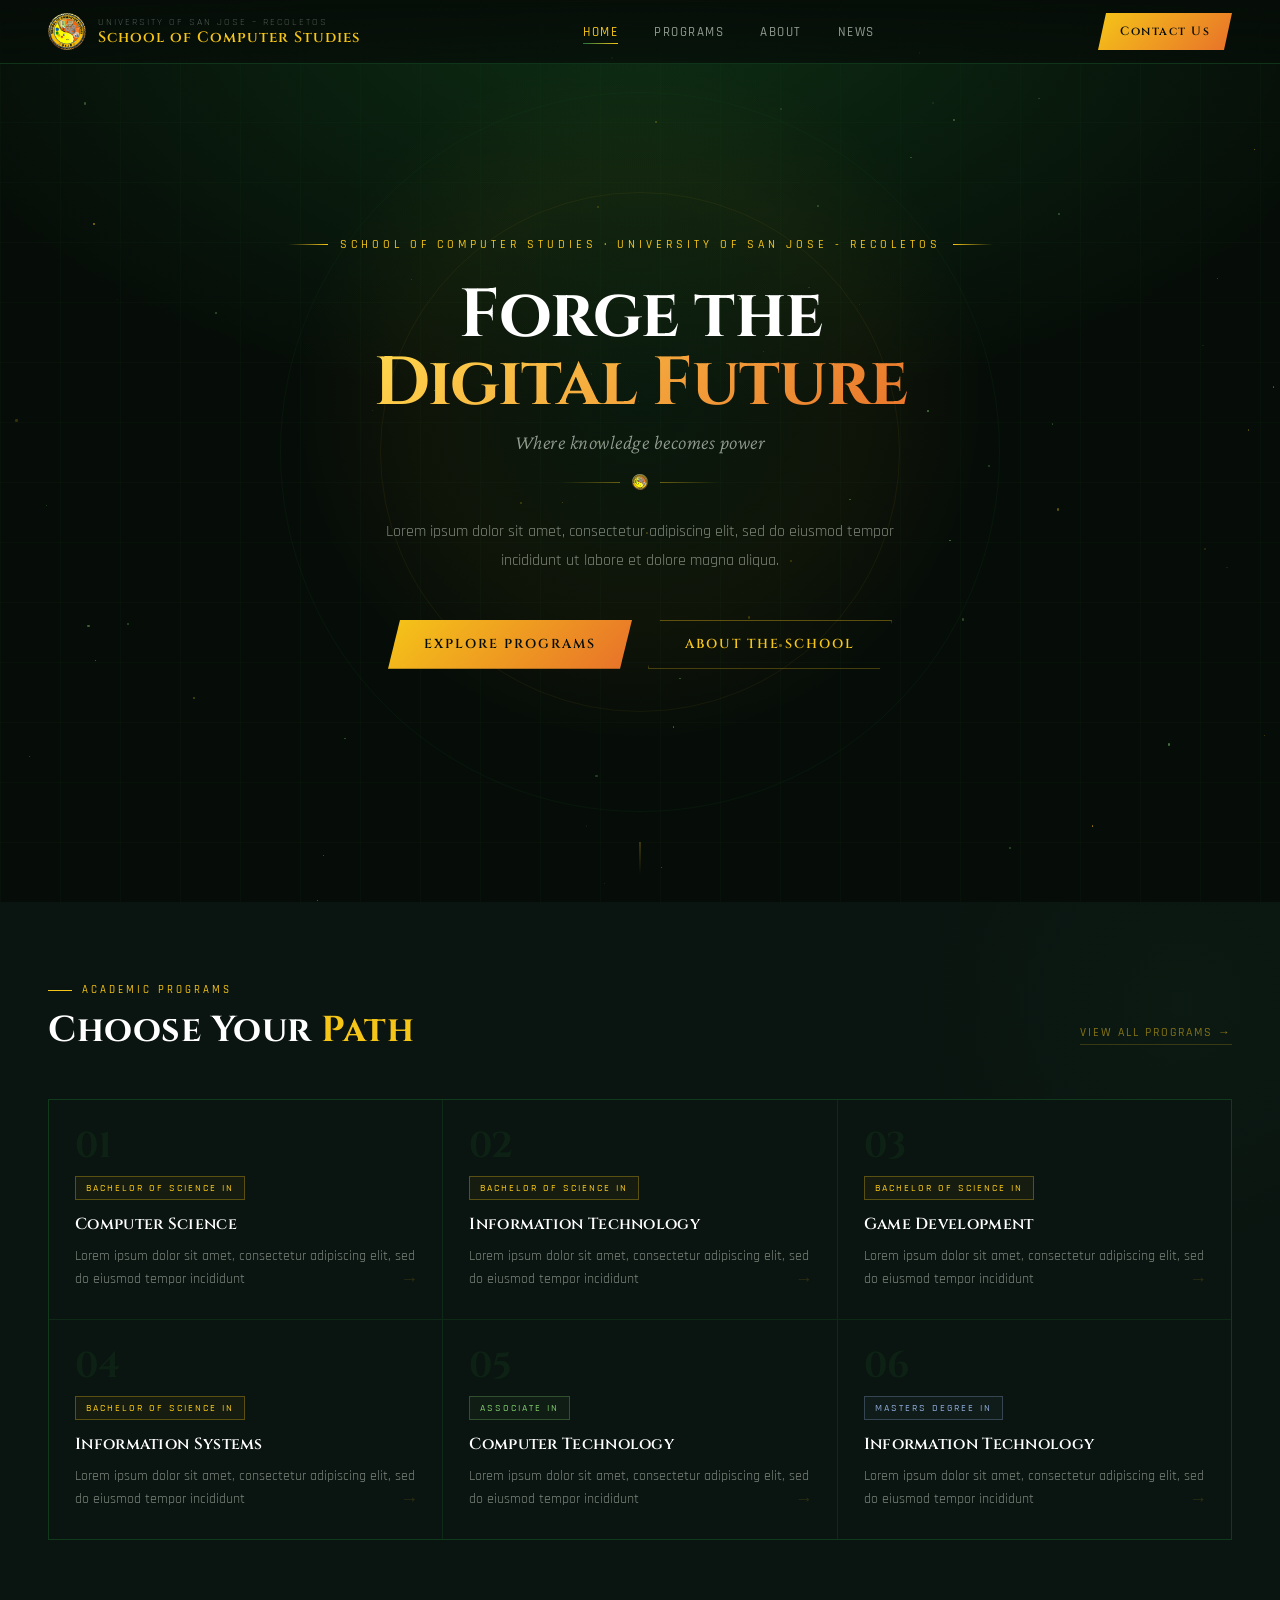
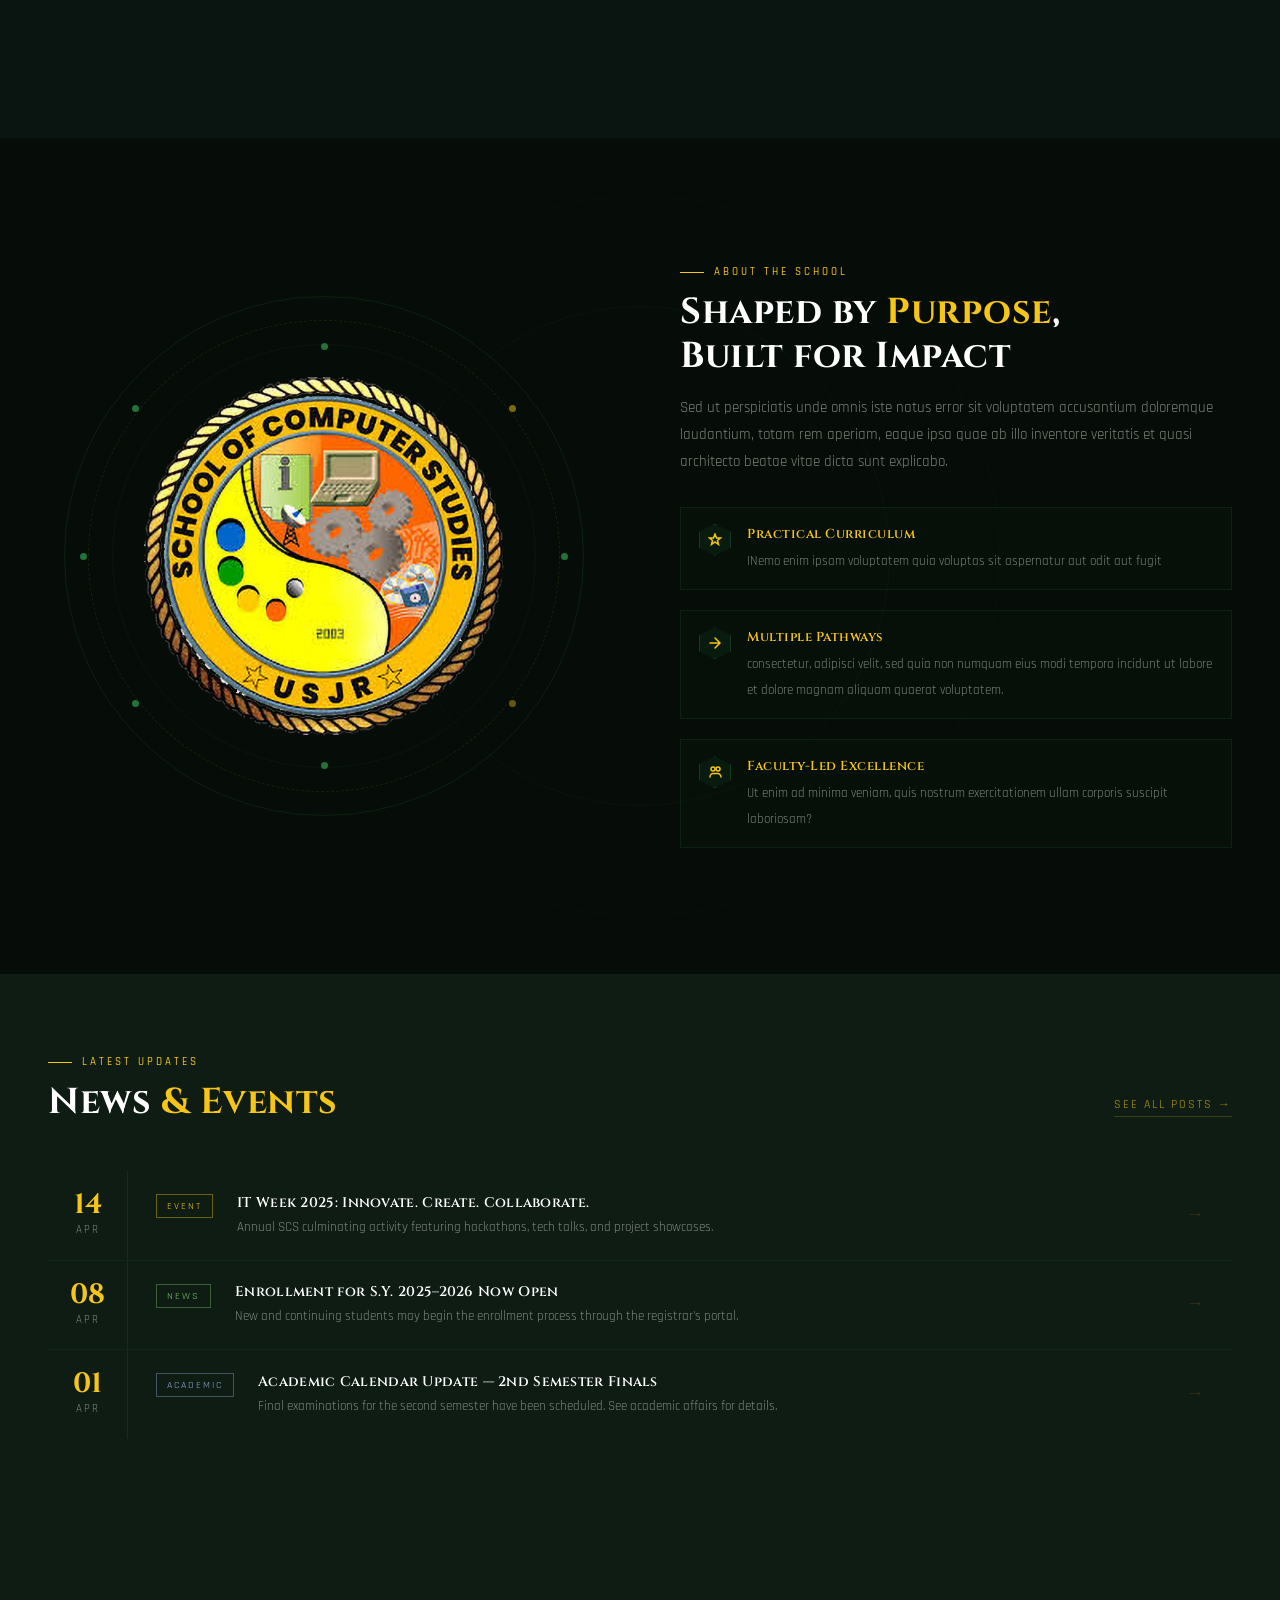
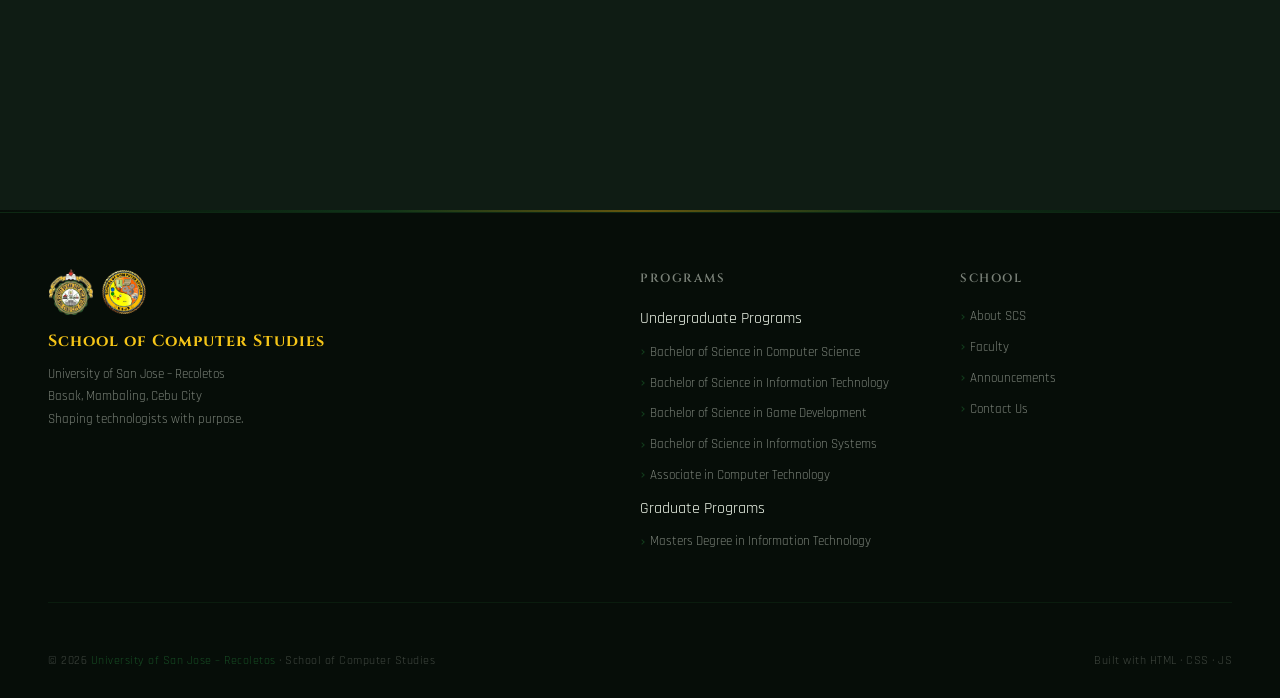
==== commit bd53af5c: "fixed path again" ====
--- a/index.html
+++ b/index.html
@@ -39,7 +39,7 @@
       <!-- <svg width="16" height="16" viewBox="0 0 16 16" fill="none">
         <polygon points="8,1 15,5 15,11 8,15 1,11 1,5" stroke="#F5C518" stroke-width="1" fill="rgba(245,197,24,0.15)"/>
       </svg> -->
-      <img src="/SCSWeb/assets/SCS.png" alt="SCS" style="width:16px;height:16px;object-fit:contain;">
+      <img src="/assets/SCS.png" alt="SCS" style="width:16px;height:16px;object-fit:contain;">
       <span class="r"></span>
     </div>
 
@@ -134,7 +134,7 @@
           <div class="hex-dot" style="top:21%;left:13%;animation-delay:2.1s"></div>
         </div>
         <div class="about-center">
-          <img src="/SCSWeb/assets/SCS.png" alt="SCS" style="width:360px;height:360px;object-fit:contain;">
+          <img src="/assets/SCS.png" alt="SCS" style="width:360px;height:360px;object-fit:contain;">
           <!-- <div class="big">SCS</div>
           <div class="small">USJ-R</div> -->
         </div>
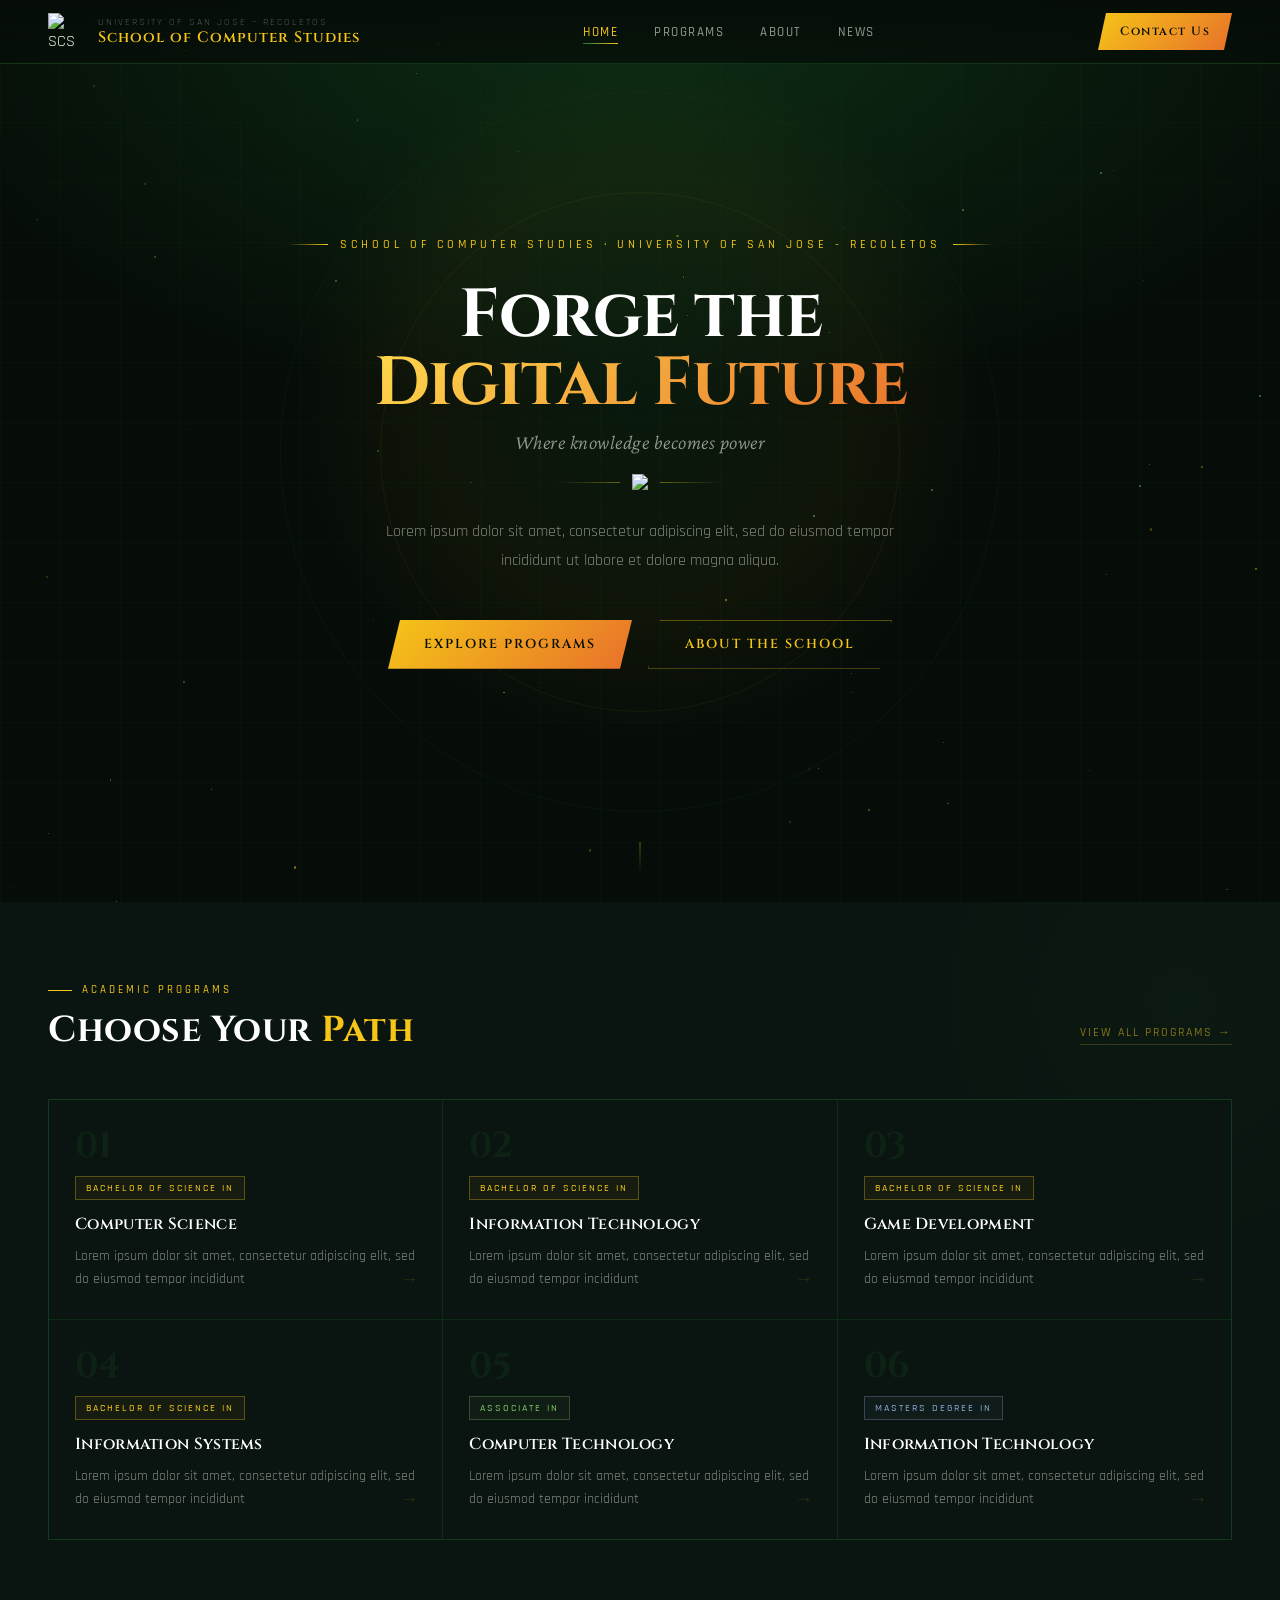
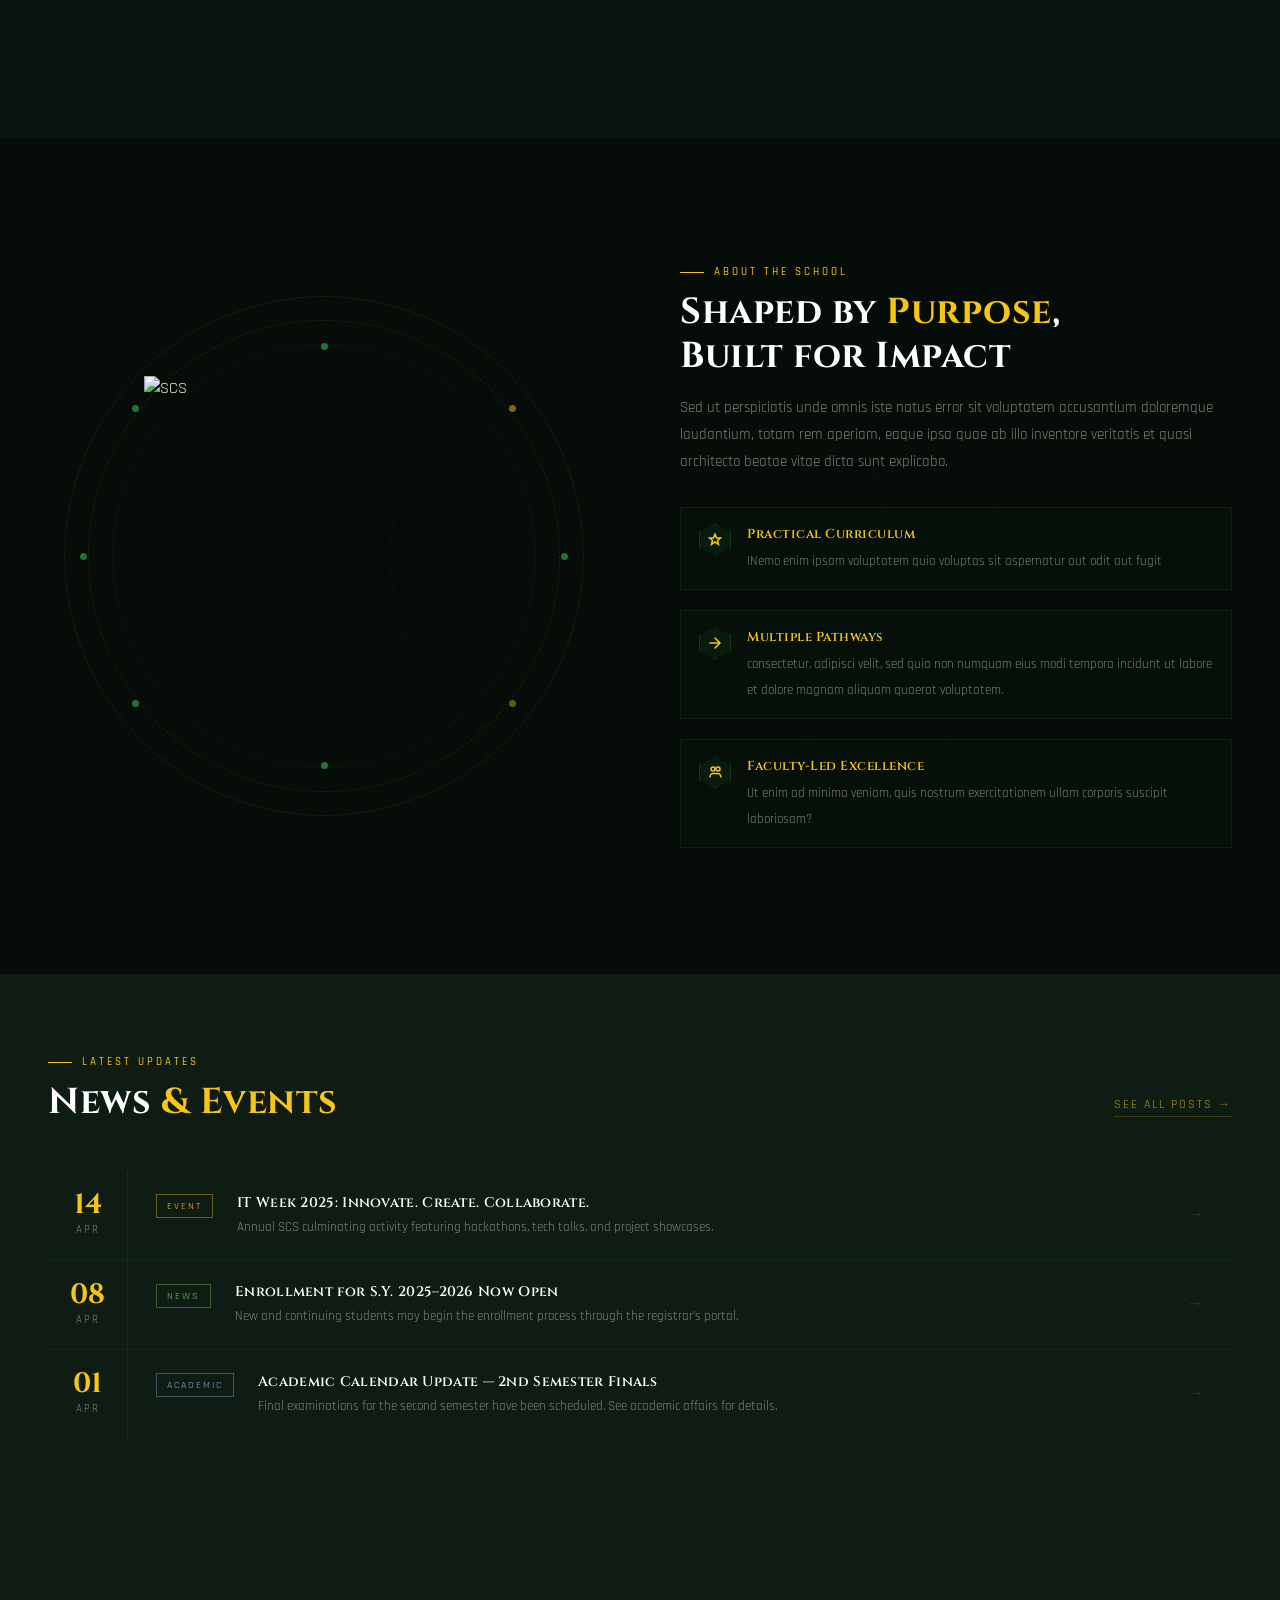
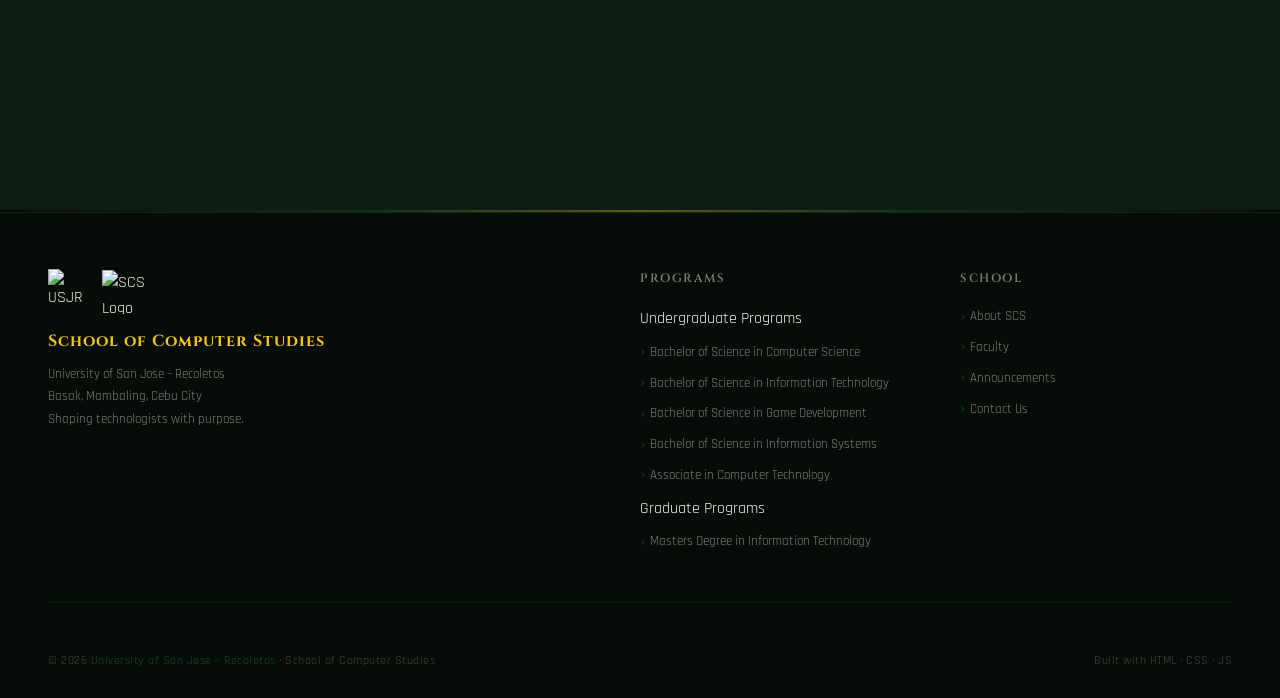
==== commit fa7d9bf1: "fixed logo path" ====
--- a/index.html
+++ b/index.html
@@ -39,7 +39,7 @@
       <!-- <svg width="16" height="16" viewBox="0 0 16 16" fill="none">
         <polygon points="8,1 15,5 15,11 8,15 1,11 1,5" stroke="#F5C518" stroke-width="1" fill="rgba(245,197,24,0.15)"/>
       </svg> -->
-      <img src="/assets/SCS.png" alt="SCS" style="width:16px;height:16px;object-fit:contain;">
+      <img src="/SCSWeb/assets/SCS.png" alt="SCS" style="width:16px;height:16px;object-fit:contain;">
       <span class="r"></span>
     </div>
 
@@ -134,7 +134,7 @@
           <div class="hex-dot" style="top:21%;left:13%;animation-delay:2.1s"></div>
         </div>
         <div class="about-center">
-          <img src="/assets/SCS.png" alt="SCS" style="width:360px;height:360px;object-fit:contain;">
+          <img src="/SCSWeb/assets/SCS.png" alt="SCS" style="width:360px;height:360px;object-fit:contain;">
           <!-- <div class="big">SCS</div>
           <div class="small">USJ-R</div> -->
         </div>
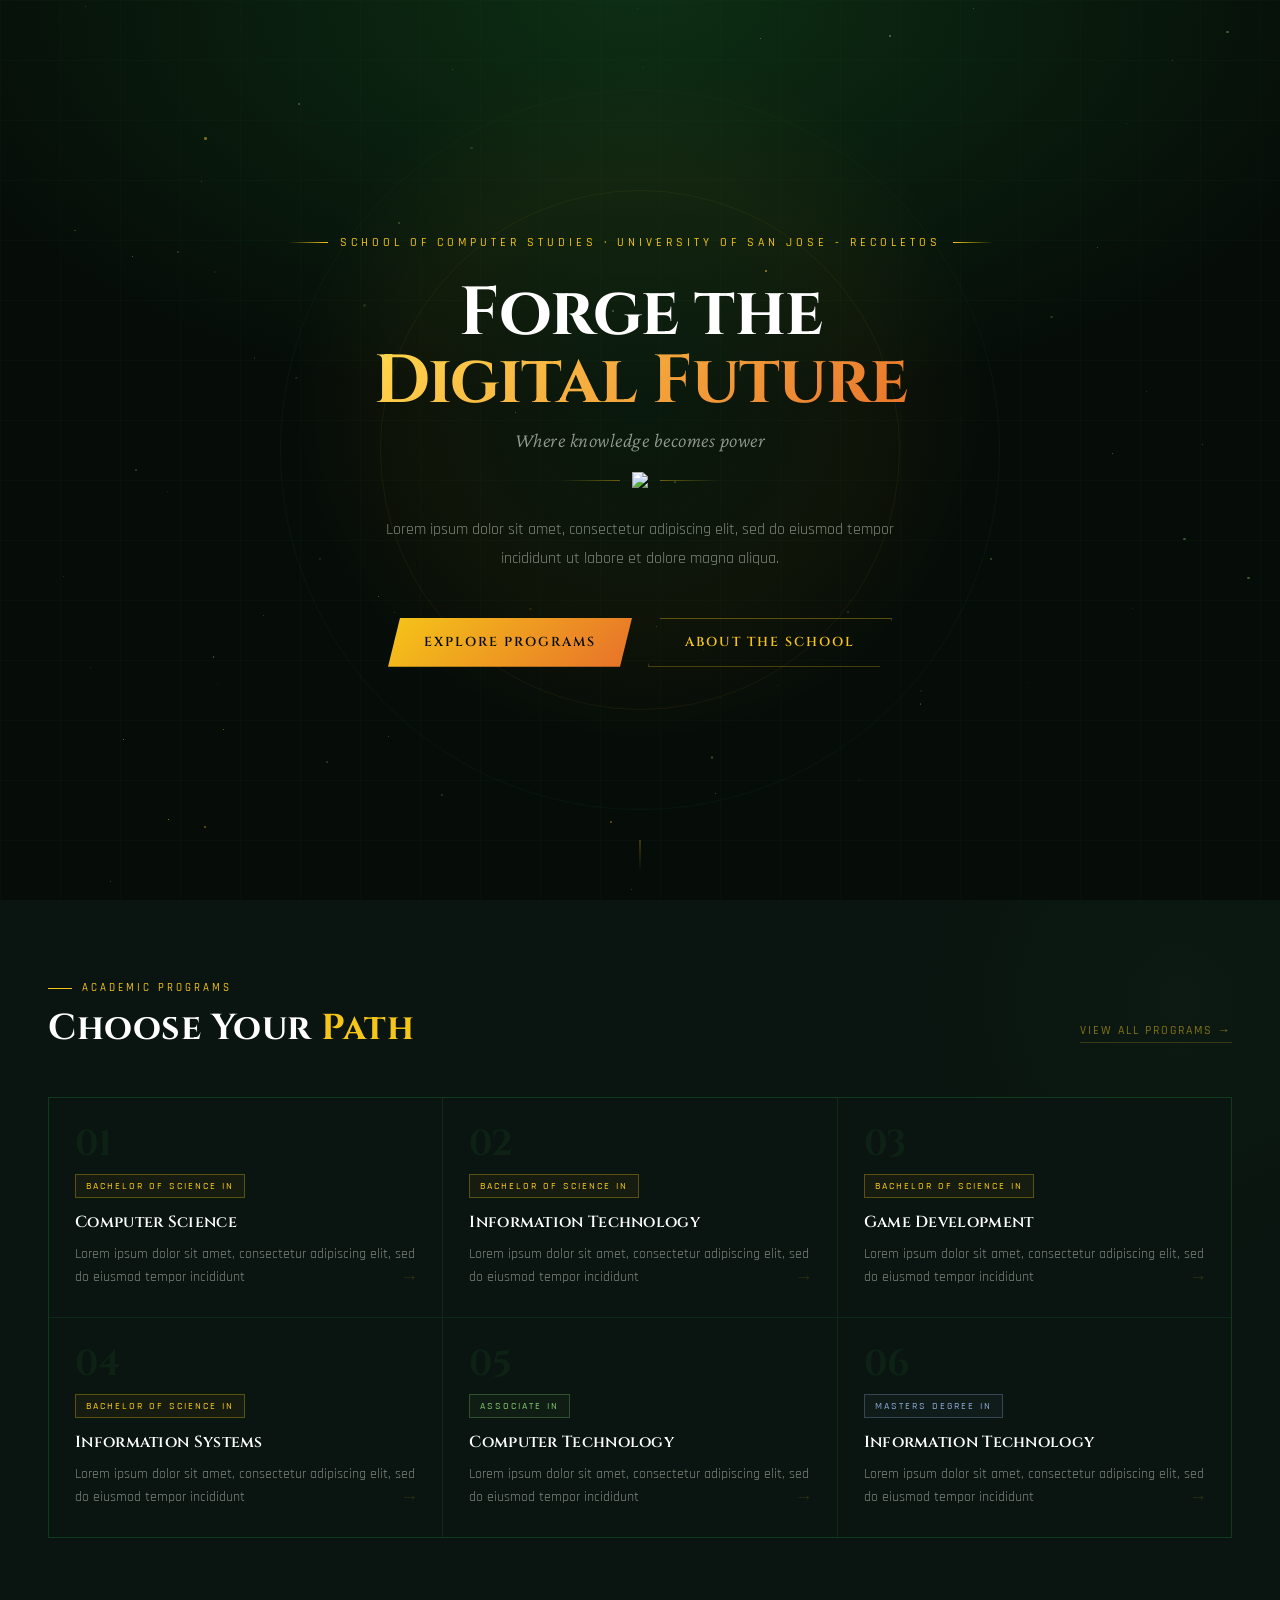
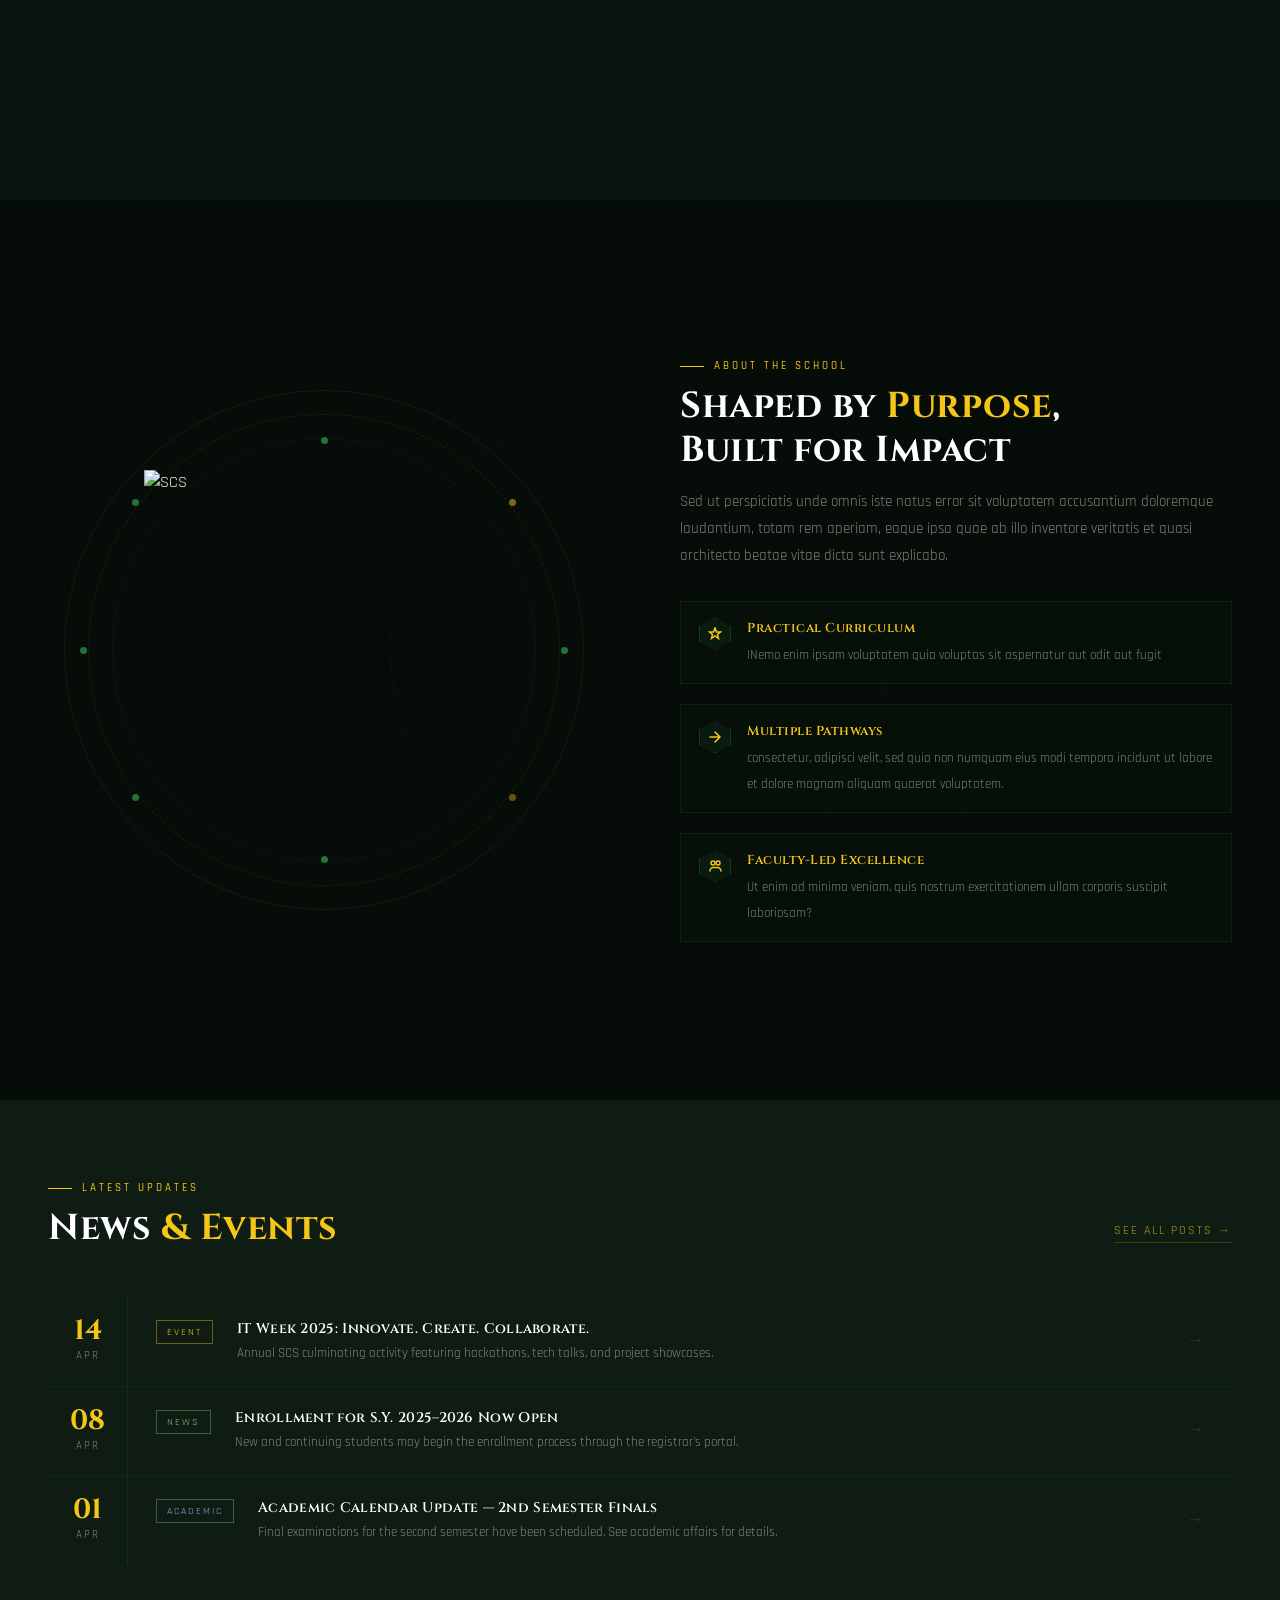
==== commit 13d3af1a: "added config for pages" ====
--- a/index.html
+++ b/index.html
@@ -240,6 +240,7 @@
 
   <script src="js/scrollSnap.js"></script>
   <script src="js/stars.js"></script>
+  <script src="/SCSWeb/js/config.js"></script>
   <script src="js/nav.js"></script>
   <script>
     document.addEventListener('DOMContentLoaded', () => initStars('stars'));
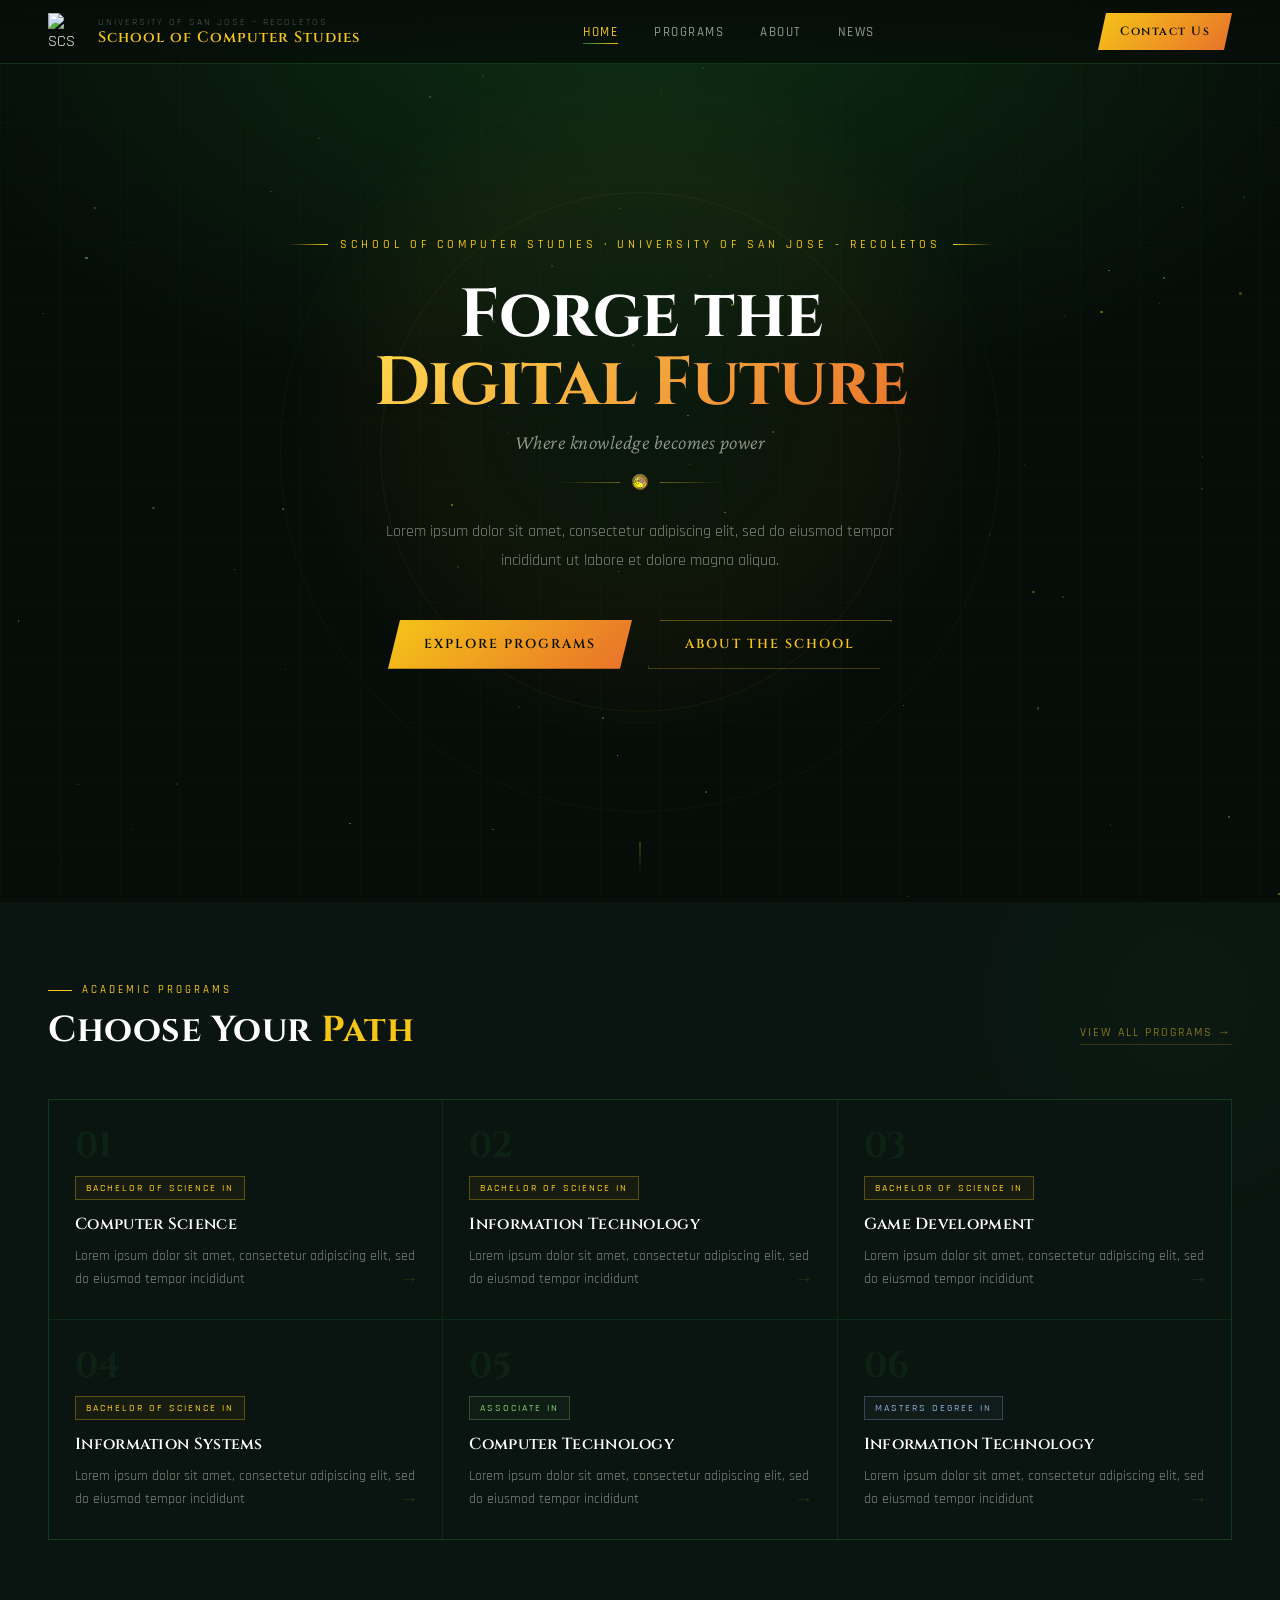
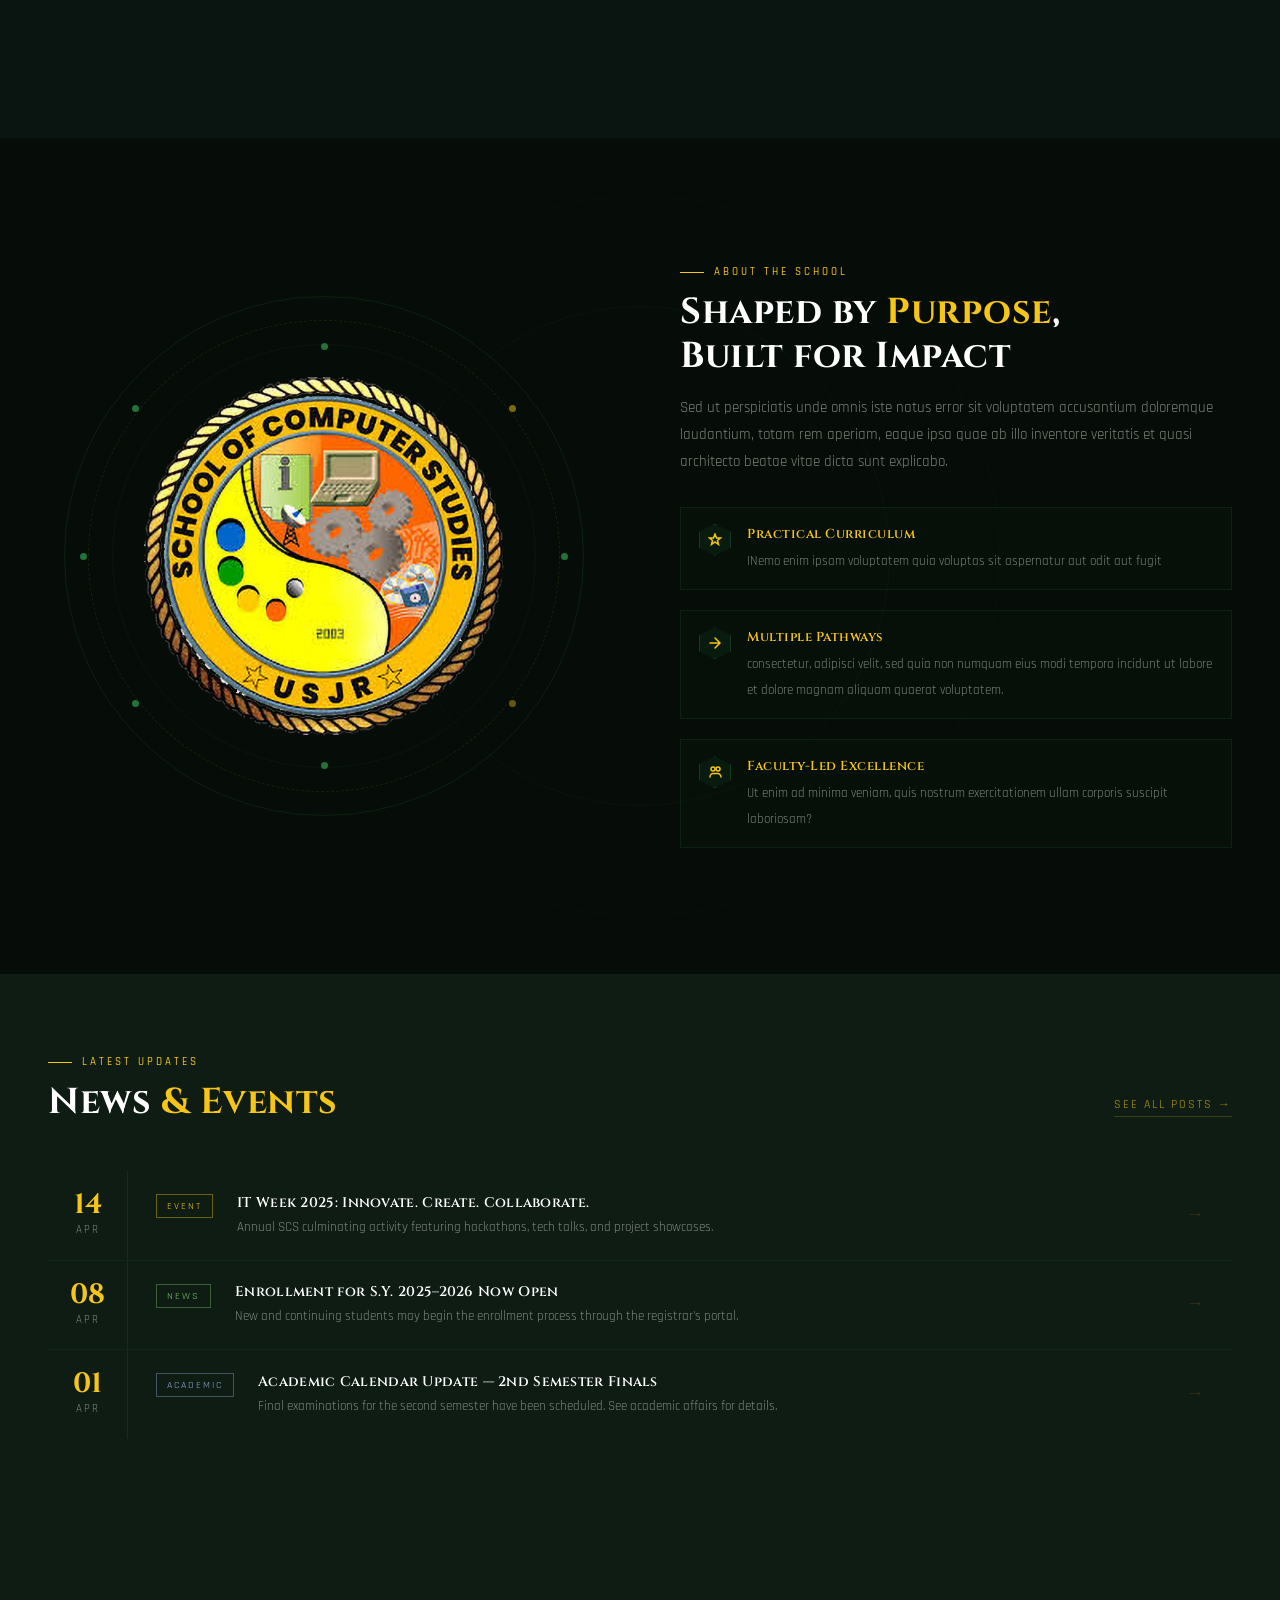
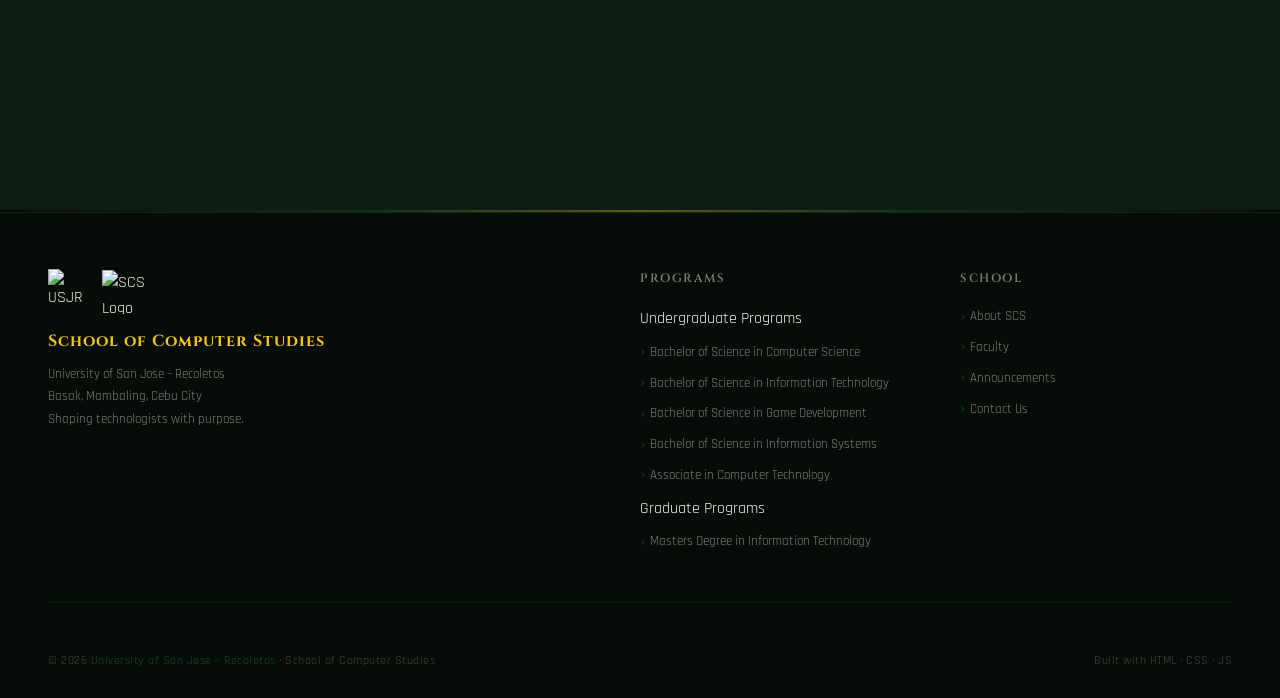
==== commit db5f7e99: "fixed paths" ====
--- a/index.html
+++ b/index.html
@@ -39,7 +39,7 @@
       <!-- <svg width="16" height="16" viewBox="0 0 16 16" fill="none">
         <polygon points="8,1 15,5 15,11 8,15 1,11 1,5" stroke="#F5C518" stroke-width="1" fill="rgba(245,197,24,0.15)"/>
       </svg> -->
-      <img src="/SCSWeb/assets/SCS.png" alt="SCS" style="width:16px;height:16px;object-fit:contain;">
+      <img src="assets/SCS.png" alt="SCS" style="width:16px;height:16px;object-fit:contain;">
       <span class="r"></span>
     </div>
 
@@ -134,7 +134,7 @@
           <div class="hex-dot" style="top:21%;left:13%;animation-delay:2.1s"></div>
         </div>
         <div class="about-center">
-          <img src="/SCSWeb/assets/SCS.png" alt="SCS" style="width:360px;height:360px;object-fit:contain;">
+          <img src="assets/SCS.png" alt="SCS" style="width:360px;height:360px;object-fit:contain;">
           <!-- <div class="big">SCS</div>
           <div class="small">USJ-R</div> -->
         </div>
@@ -240,7 +240,7 @@
 
   <script src="js/scrollSnap.js"></script>
   <script src="js/stars.js"></script>
-  <script src="/SCSWeb/js/config.js"></script>
+  <script src="js/config.js"></script>
   <script src="js/nav.js"></script>
   <script>
     document.addEventListener('DOMContentLoaded', () => initStars('stars'));
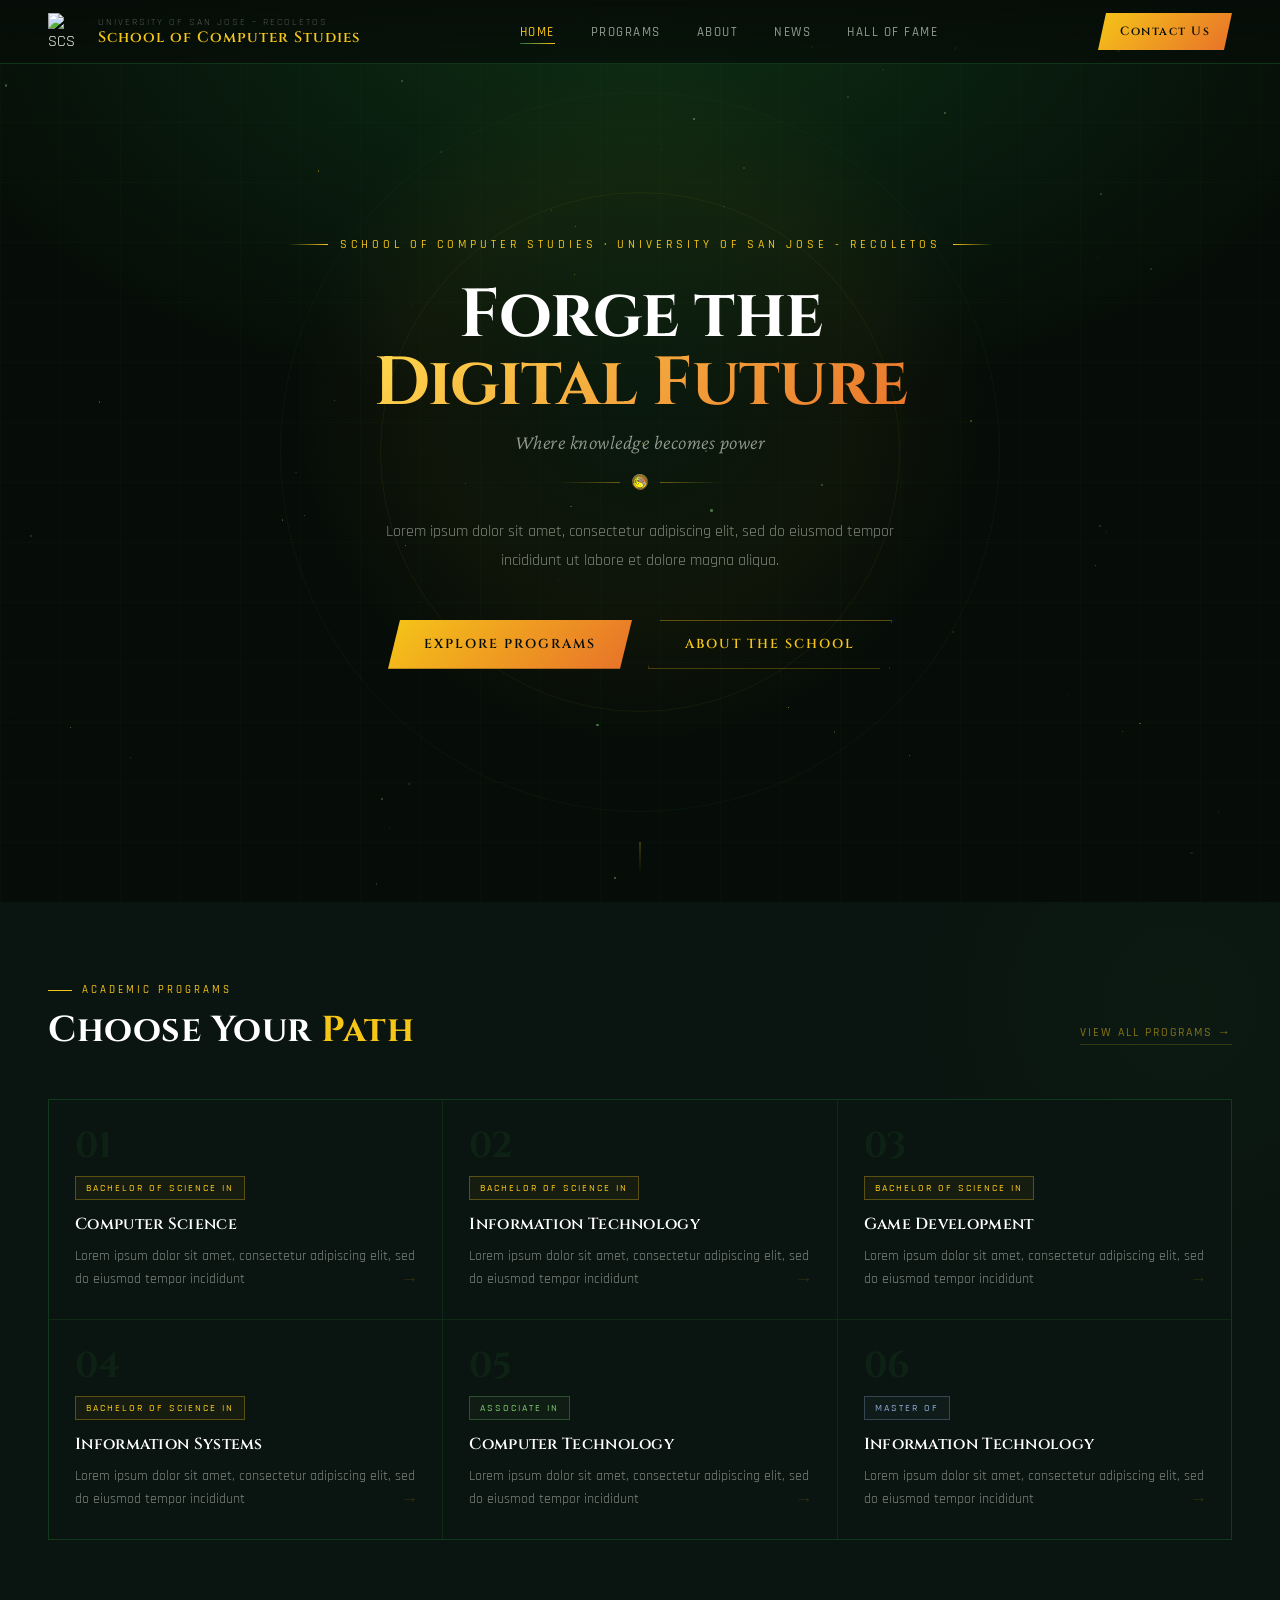
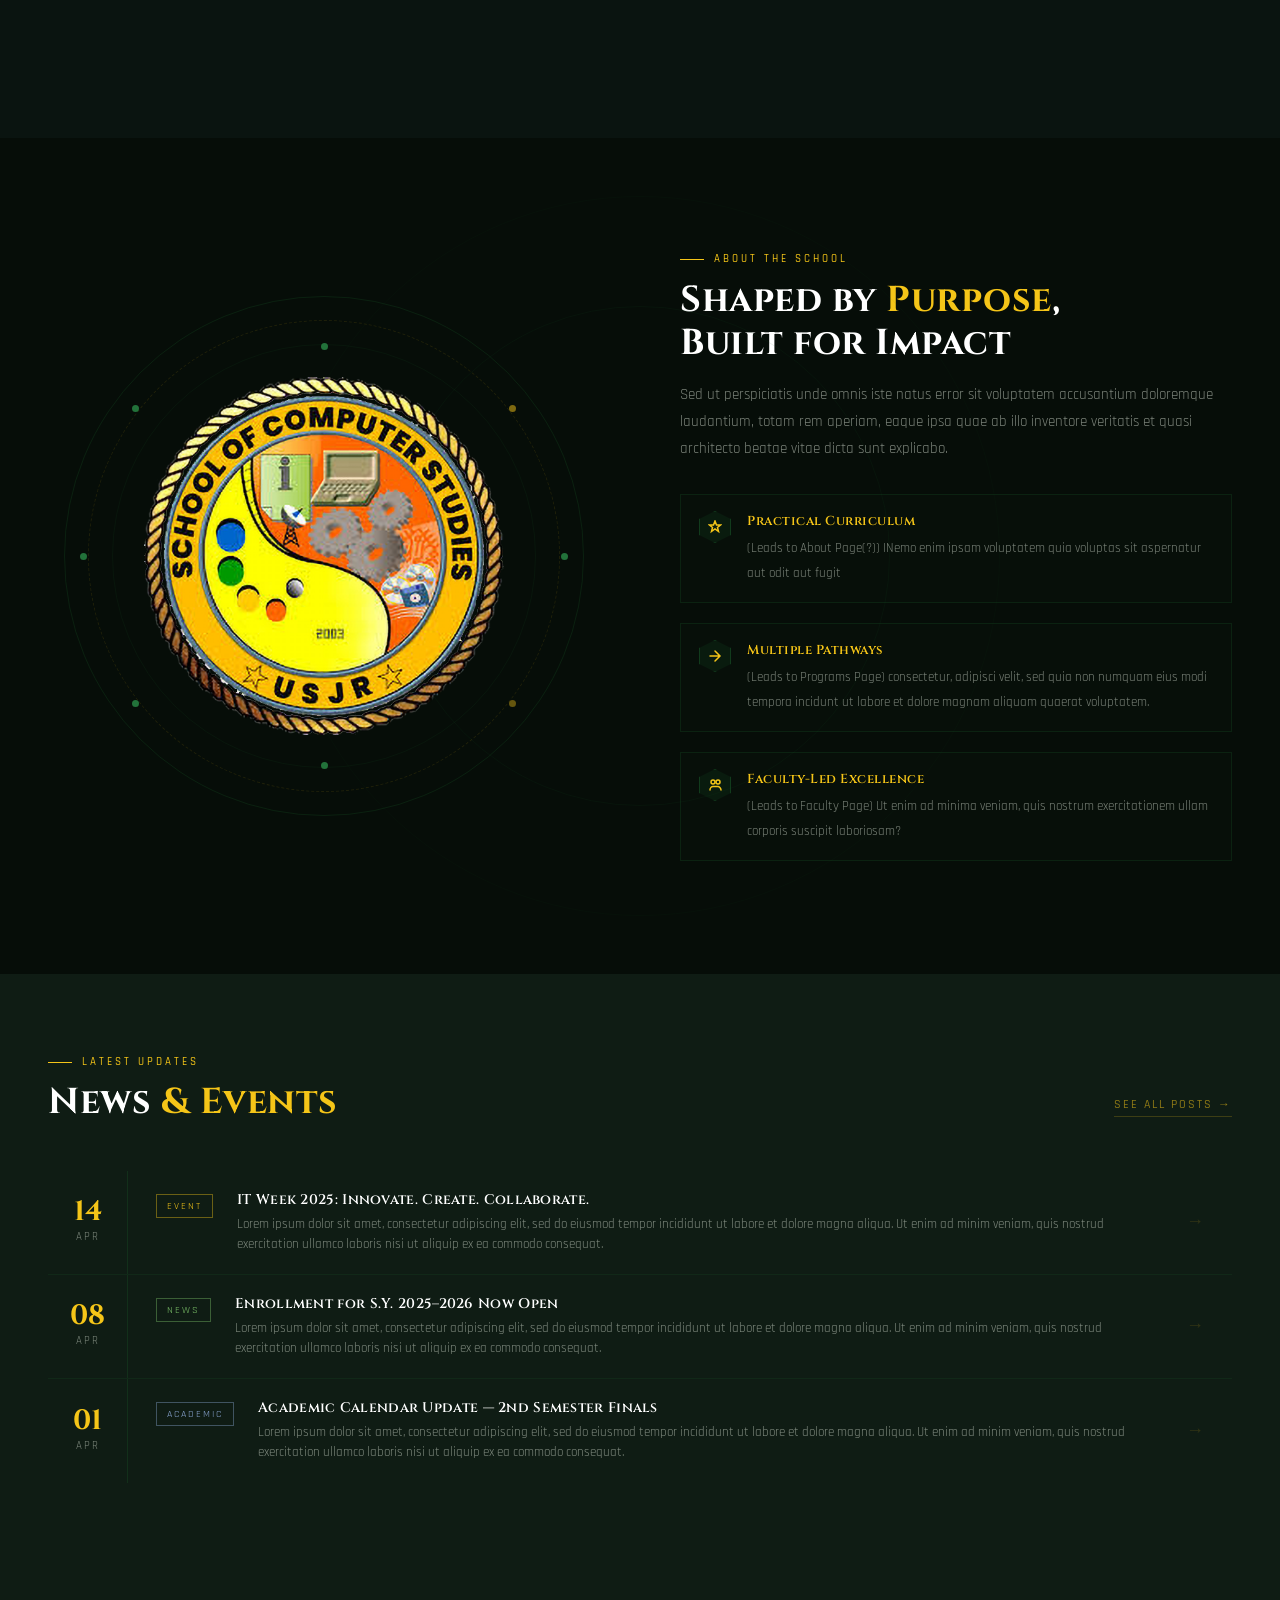
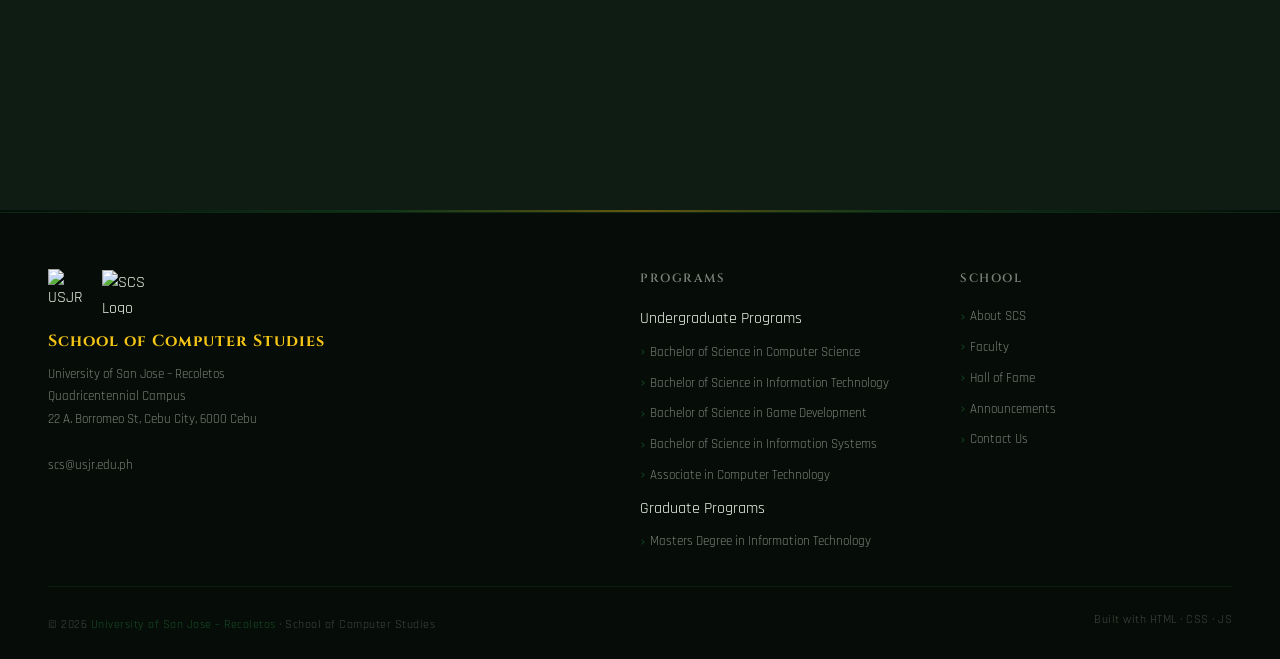
==== commit aca23f4a: "- added programs page content - edited footer" ====
--- a/index.html
+++ b/index.html
@@ -105,7 +105,7 @@
       </div>
       <div class="prog-card">
         <div class="prog-number">06</div>
-        <span class="prog-badge badge-ms">Masters Degree in</span>
+        <span class="prog-badge badge-ms">Master of</span>
         <h3>Information Technology</h3>
         <p>Lorem ipsum dolor sit amet, consectetur adipiscing elit, sed do eiusmod tempor incididunt</p>
         <div class="prog-arrow">→</div>
@@ -158,7 +158,7 @@
           </div>
           <div class="pillar-text">
             <strong>Practical Curriculum</strong>
-            <span>INemo enim ipsam voluptatem quia voluptas sit aspernatur aut odit aut fugit</span>
+            <span>(Leads to About Page(?)) INemo enim ipsam voluptatem quia voluptas sit aspernatur aut odit aut fugit</span>
           </div>
         </div>
         <div class="pillar">
@@ -169,7 +169,7 @@
           </div>
           <div class="pillar-text">
             <strong>Multiple Pathways</strong>
-            <span>consectetur, adipisci velit, sed quia non numquam eius modi tempora incidunt ut labore et dolore magnam aliquam quaerat voluptatem.</span>
+            <span>(Leads to Programs Page) consectetur, adipisci velit, sed quia non numquam eius modi tempora incidunt ut labore et dolore magnam aliquam quaerat voluptatem.</span>
           </div>
         </div>
         <div class="pillar">
@@ -181,7 +181,7 @@
           </div>
           <div class="pillar-text">
             <strong>Faculty-Led Excellence</strong>
-            <span>Ut enim ad minima veniam, quis nostrum exercitationem ullam corporis suscipit laboriosam?</span>
+            <span>(Leads to Faculty Page) Ut enim ad minima veniam, quis nostrum exercitationem ullam corporis suscipit laboriosam?</span>
           </div>
         </div>
       </div>
@@ -205,7 +205,7 @@
           <span class="news-tag tag-event">Event</span>
           <div class="news-text">
             <strong>IT Week 2025: Innovate. Create. Collaborate.</strong>
-            <p>Annual SCS culminating activity featuring hackathons, tech talks, and project showcases.</p>
+            <p>Lorem ipsum dolor sit amet, consectetur adipiscing elit, sed do eiusmod tempor incididunt ut labore et dolore magna aliqua. Ut enim ad minim veniam, quis nostrud exercitation ullamco laboris nisi ut aliquip ex ea commodo consequat.</p>
           </div>
           <div class="news-arrow">→</div>
         </div>
@@ -216,7 +216,7 @@
           <span class="news-tag tag-news">News</span>
           <div class="news-text">
             <strong>Enrollment for S.Y. 2025–2026 Now Open</strong>
-            <p>New and continuing students may begin the enrollment process through the registrar's portal.</p>
+            <p>Lorem ipsum dolor sit amet, consectetur adipiscing elit, sed do eiusmod tempor incididunt ut labore et dolore magna aliqua. Ut enim ad minim veniam, quis nostrud exercitation ullamco laboris nisi ut aliquip ex ea commodo consequat.</p>
           </div>
           <div class="news-arrow">→</div>
         </div>
@@ -227,7 +227,7 @@
           <span class="news-tag tag-acad">Academic</span>
           <div class="news-text">
             <strong>Academic Calendar Update — 2nd Semester Finals</strong>
-            <p>Final examinations for the second semester have been scheduled. See academic affairs for details.</p>
+            <p>Lorem ipsum dolor sit amet, consectetur adipiscing elit, sed do eiusmod tempor incididunt ut labore et dolore magna aliqua. Ut enim ad minim veniam, quis nostrud exercitation ullamco laboris nisi ut aliquip ex ea commodo consequat.</p>
           </div>
           <div class="news-arrow">→</div>
         </div>
--- a/css/components.css
+++ b/css/components.css
@@ -101,8 +101,8 @@
   display: grid;
   grid-template-columns: 2fr 1fr 1fr;
   gap: 48px;
-  margin-bottom: 48px;
-  padding-bottom: 40px;
+  margin-bottom: 0;
+  padding-bottom: 24px;
   border-bottom: 1px solid rgba(26, 92, 42, 0.2);
 }
 
@@ -158,10 +158,16 @@
   display: flex;
   justify-content: space-between;
   align-items: center;
+  line-height: 1;
+  padding-top: 12px;
+  margin-top: 0;
 }
 .footer-bottom span {
   font-size: 12px;
   color: rgba(237, 245, 232, 0.25);
   letter-spacing: 0.5px;
+  line-height: 1;
+  display: inline-block;
+  margin-top: 10px;
 }
 .footer-bottom .usjr { color: rgba(26, 92, 42, 0.8); }
